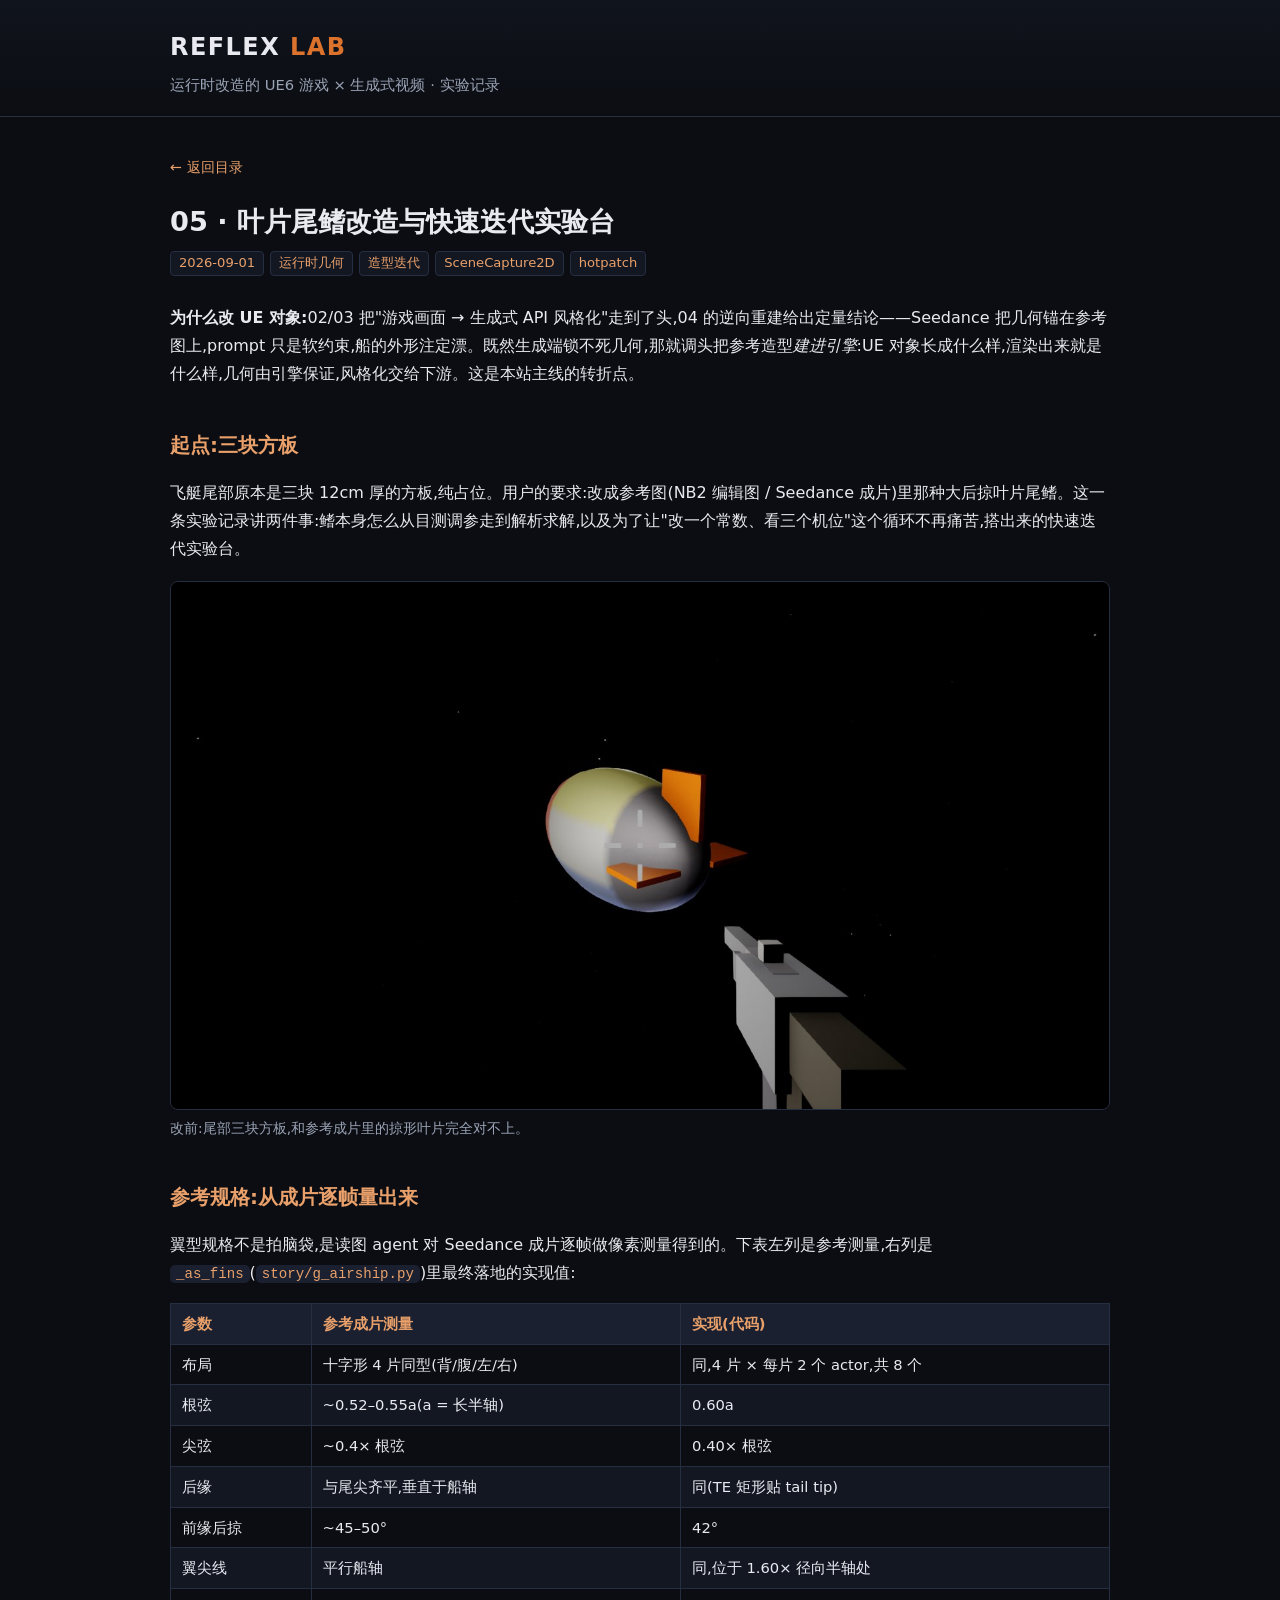
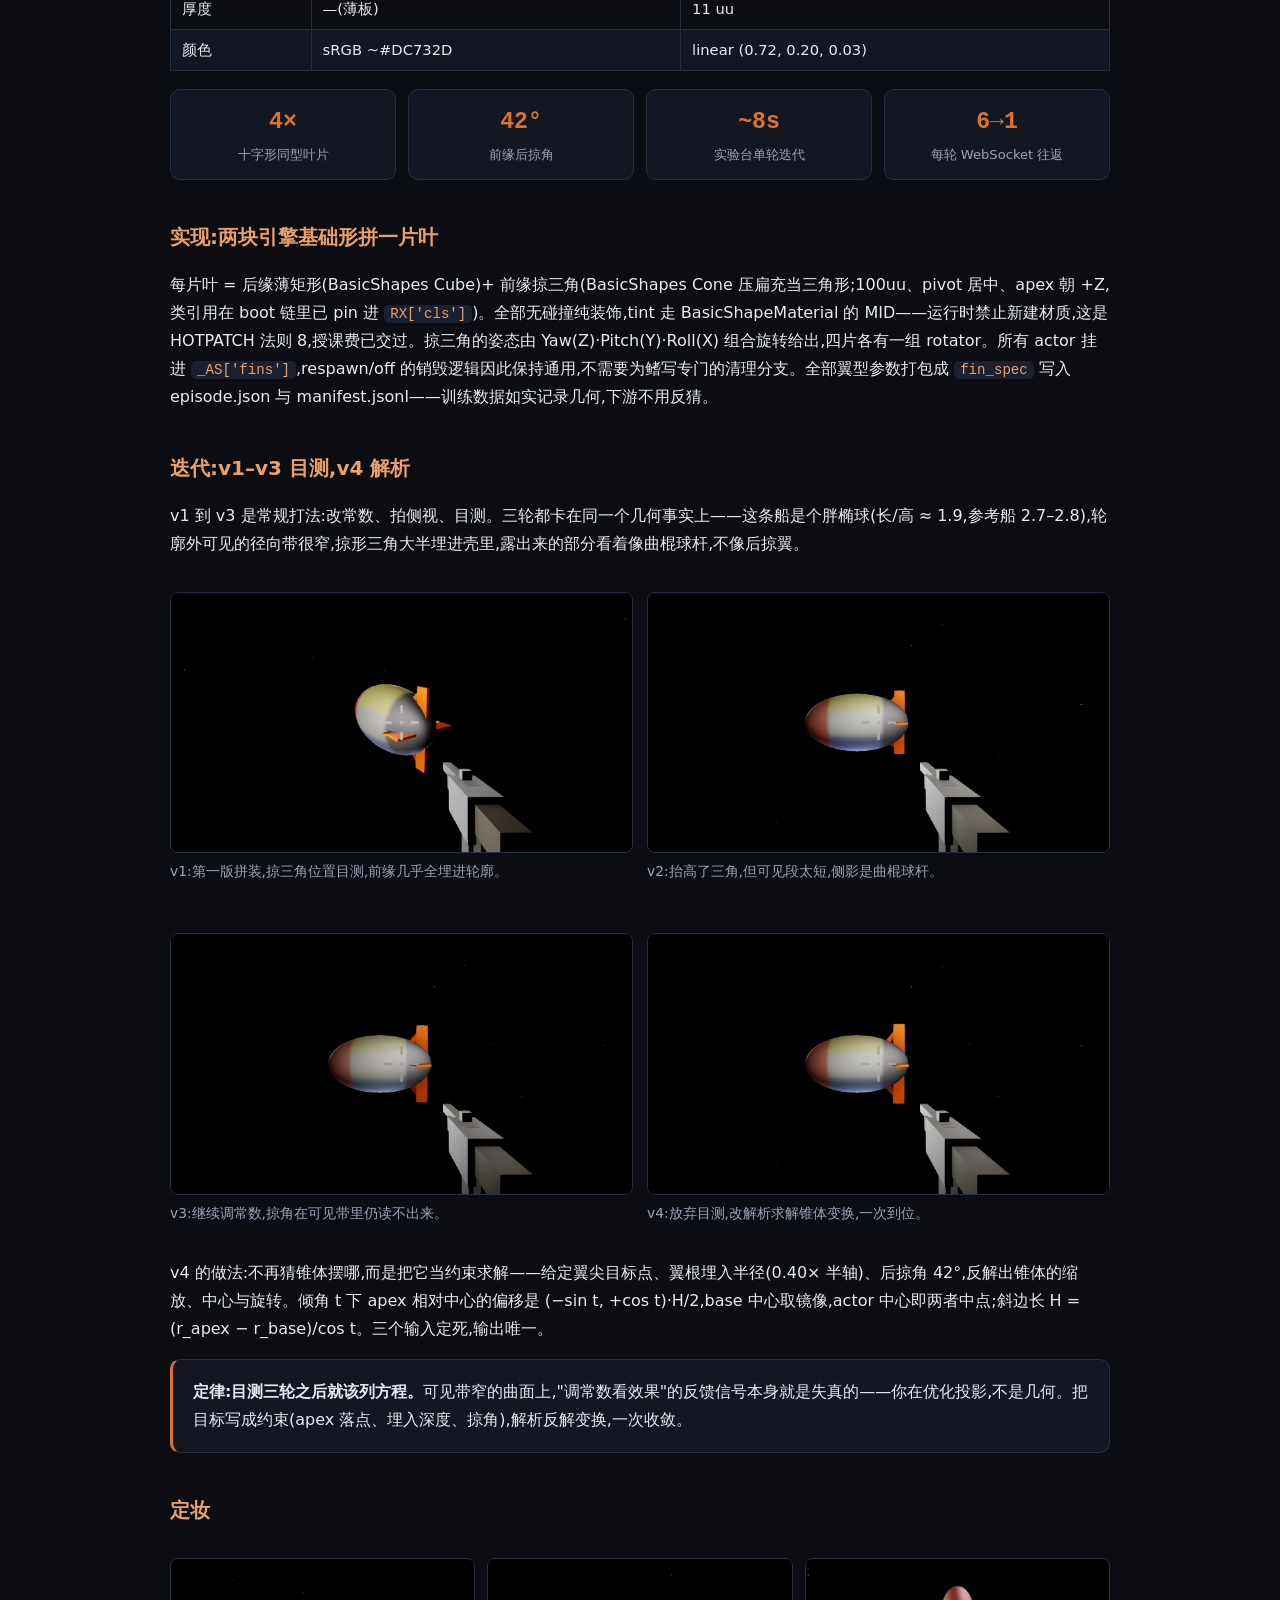
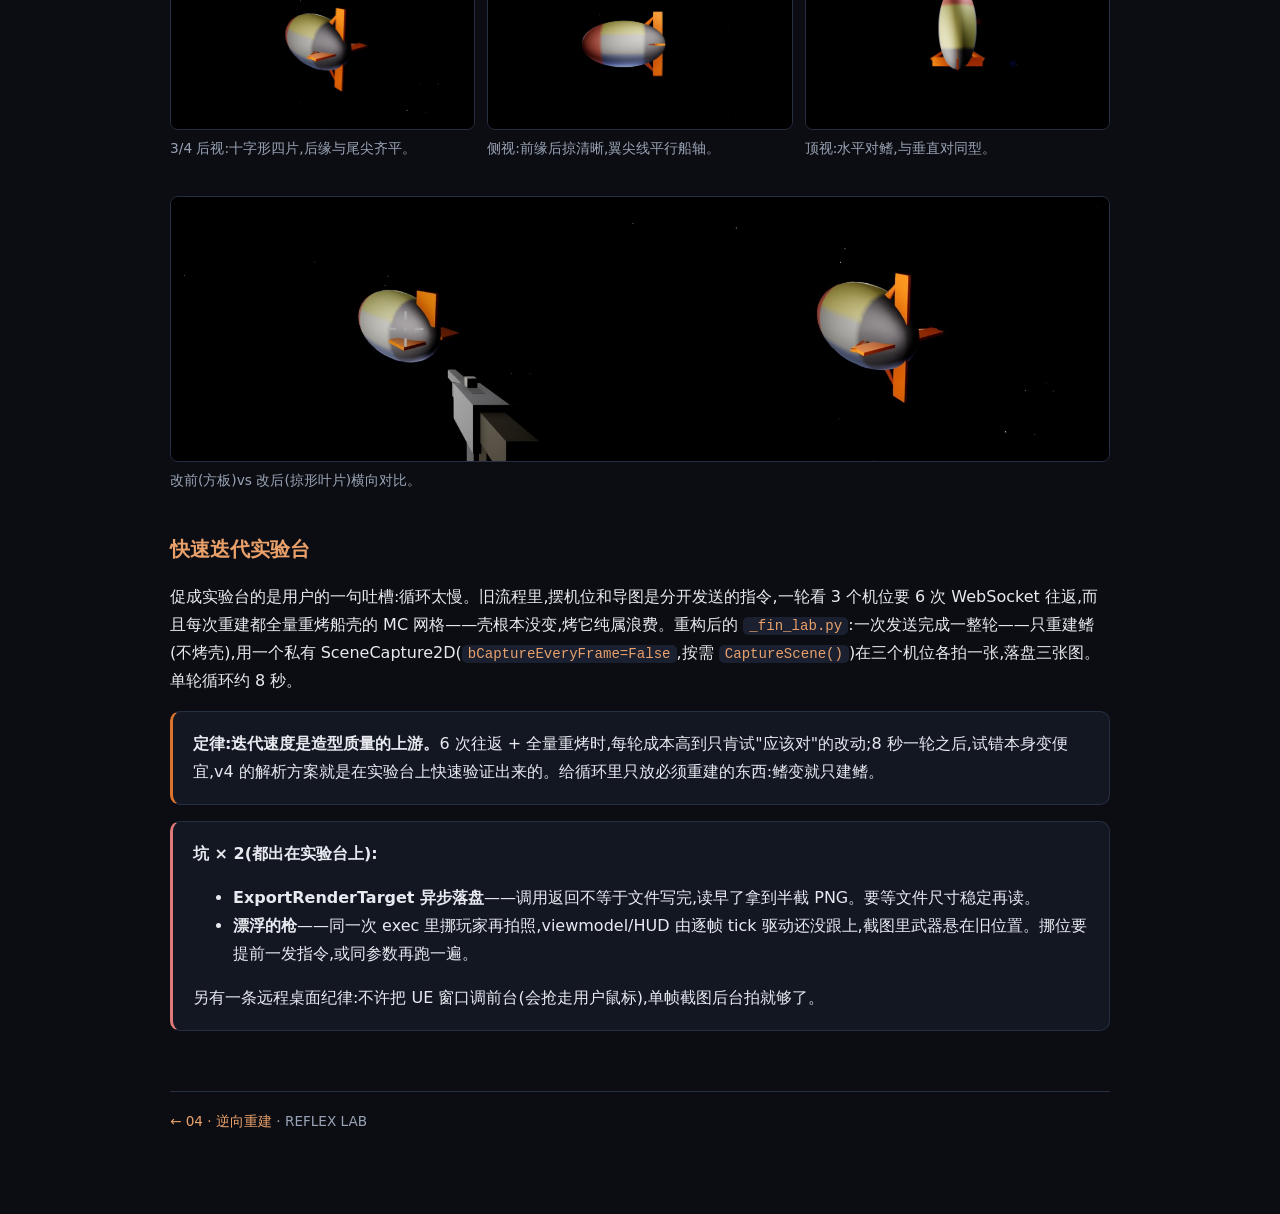
==== entries/05-blade-fins.html @ a91bf45e "Five experiment entries + narrative spine (API-vs-engine pivot) 01 episode pipeline / 02 image-edit " ====
<!DOCTYPE html>
<html lang="zh-CN">
<head>
<meta charset="utf-8">
<meta name="viewport" content="width=device-width, initial-scale=1">
<title>05 · 叶片尾鳍改造与快速迭代实验台 — REFLEX LAB</title>
<link rel="stylesheet" href="../assets/style.css">
<link rel="icon" href="data:image/svg+xml,<svg xmlns='http://www.w3.org/2000/svg' viewBox='0 0 100 100'><text y='.9em' font-size='90'>🛰️</text></svg>">
</head>
<body>
<header class="site"><div class="wrap"><h1><a href="../index.html">REFLEX <span class="orange">LAB</span></a></h1><p class="sub">运行时改造的 UE6 游戏 × 生成式视频 · 实验记录</p></div></header>
<div class="wrap">
<a class="nav-back" href="../index.html">← 返回目录</a>
<h1 class="title">05 · 叶片尾鳍改造与快速迭代实验台</h1>
<p class="meta"><span class="tag">2026-09-01</span><span class="tag">运行时几何</span><span class="tag">造型迭代</span><span class="tag">SceneCapture2D</span><span class="tag">hotpatch</span></p>

<p><strong>为什么改 UE 对象:</strong>02/03 把"游戏画面 → 生成式 API 风格化"走到了头,04 的逆向重建给出定量结论——Seedance 把几何锚在参考图上,prompt 只是软约束,船的外形注定漂。既然生成端锁不死几何,那就调头把参考造型<em>建进引擎</em>:UE 对象长成什么样,渲染出来就是什么样,几何由引擎保证,风格化交给下游。这是本站主线的转折点。</p>

<h2>起点:三块方板</h2>
<p>飞艇尾部原本是三块 12cm 厚的方板,纯占位。用户的要求:改成参考图(NB2 编辑图 / Seedance 成片)里那种大后掠叶片尾鳍。这一条实验记录讲两件事:鳍本身怎么从目测调参走到解析求解,以及为了让"改一个常数、看三个机位"这个循环不再痛苦,搭出来的快速迭代实验台。</p>
<figure><img src="../assets/fins_before.jpg" alt="改造前的方板尾鳍"><figcaption>改前:尾部三块方板,和参考成片里的掠形叶片完全对不上。</figcaption></figure>

<h2>参考规格:从成片逐帧量出来</h2>
<p>翼型规格不是拍脑袋,是读图 agent 对 Seedance 成片逐帧做像素测量得到的。下表左列是参考测量,右列是 <code>_as_fins</code>(<code>story/g_airship.py</code>)里最终落地的实现值:</p>
<table>
<thead><tr><th>参数</th><th>参考成片测量</th><th>实现(代码)</th></tr></thead>
<tbody>
<tr><td>布局</td><td>十字形 4 片同型(背/腹/左/右)</td><td>同,4 片 × 每片 2 个 actor,共 8 个</td></tr>
<tr><td>根弦</td><td>~0.52–0.55a(a = 长半轴)</td><td>0.60a</td></tr>
<tr><td>尖弦</td><td>~0.4× 根弦</td><td>0.40× 根弦</td></tr>
<tr><td>后缘</td><td>与尾尖齐平,垂直于船轴</td><td>同(TE 矩形贴 tail tip)</td></tr>
<tr><td>前缘后掠</td><td>~45–50°</td><td>42°</td></tr>
<tr><td>翼尖线</td><td>平行船轴</td><td>同,位于 1.60× 径向半轴处</td></tr>
<tr><td>厚度</td><td>—(薄板)</td><td>11 uu</td></tr>
<tr><td>颜色</td><td>sRGB ~#DC732D</td><td>linear (0.72, 0.20, 0.03)</td></tr>
</tbody>
</table>

<div class="kpi">
<div class="box"><div class="v">4×</div><div class="k">十字形同型叶片</div></div>
<div class="box"><div class="v">42°</div><div class="k">前缘后掠角</div></div>
<div class="box"><div class="v">~8s</div><div class="k">实验台单轮迭代</div></div>
<div class="box"><div class="v">6→1</div><div class="k">每轮 WebSocket 往返</div></div>
</div>

<h2>实现:两块引擎基础形拼一片叶</h2>
<p>每片叶 = 后缘薄矩形(BasicShapes Cube)+ 前缘掠三角(BasicShapes Cone 压扁充当三角形;100uu、pivot 居中、apex 朝 +Z,类引用在 boot 链里已 pin 进 <code>RX['cls']</code>)。全部无碰撞纯装饰,tint 走 BasicShapeMaterial 的 MID——运行时禁止新建材质,这是 HOTPATCH 法则 8,授课费已交过。掠三角的姿态由 Yaw(Z)·Pitch(Y)·Roll(X) 组合旋转给出,四片各有一组 rotator。所有 actor 挂进 <code>_AS['fins']</code>,respawn/off 的销毁逻辑因此保持通用,不需要为鳍写专门的清理分支。全部翼型参数打包成 <code>fin_spec</code> 写入 episode.json 与 manifest.jsonl——训练数据如实记录几何,下游不用反猜。</p>

<h2>迭代:v1–v3 目测,v4 解析</h2>
<p>v1 到 v3 是常规打法:改常数、拍侧视、目测。三轮都卡在同一个几何事实上——这条船是个胖椭球(长/高 ≈ 1.9,参考船 2.7–2.8),轮廓外可见的径向带很窄,掠形三角大半埋进壳里,露出来的部分看着像曲棍球杆,不像后掠翼。</p>
<div class="grid2">
<figure><img src="../assets/fins_v1.jpg" alt="v1"><figcaption>v1:第一版拼装,掠三角位置目测,前缘几乎全埋进轮廓。</figcaption></figure>
<figure><img src="../assets/fins_v2_side.jpg" alt="v2 侧视"><figcaption>v2:抬高了三角,但可见段太短,侧影是曲棍球杆。</figcaption></figure>
<figure><img src="../assets/fins_v3_side.jpg" alt="v3 侧视"><figcaption>v3:继续调常数,掠角在可见带里仍读不出来。</figcaption></figure>
<figure><img src="../assets/fins_v4_side.jpg" alt="v4 侧视"><figcaption>v4:放弃目测,改解析求解锥体变换,一次到位。</figcaption></figure>
</div>
<p>v4 的做法:不再猜锥体摆哪,而是把它当约束求解——给定翼尖目标点、翼根埋入半径(0.40× 半轴)、后掠角 42°,反解出锥体的缩放、中心与旋转。倾角 t 下 apex 相对中心的偏移是 (−sin t, +cos t)·H/2,base 中心取镜像,actor 中心即两者中点;斜边长 H = (r_apex − r_base)/cos t。三个输入定死,输出唯一。</p>

<div class="card law"><strong>定律:目测三轮之后就该列方程。</strong>可见带窄的曲面上,"调常数看效果"的反馈信号本身就是失真的——你在优化投影,不是几何。把目标写成约束(apex 落点、埋入深度、掠角),解析反解变换,一次收敛。</div>

<h2>定妆</h2>
<div class="grid3">
<figure><img src="../assets/fins_final_34rear.jpg" alt="定妆 3/4 后视"><figcaption>3/4 后视:十字形四片,后缘与尾尖齐平。</figcaption></figure>
<figure><img src="../assets/fins_final_side.jpg" alt="定妆侧视"><figcaption>侧视:前缘后掠清晰,翼尖线平行船轴。</figcaption></figure>
<figure><img src="../assets/fins_final_top.jpg" alt="定妆顶视"><figcaption>顶视:水平对鳍,与垂直对同型。</figcaption></figure>
</div>
<figure><img src="../assets/fins_before_after.jpg" alt="改造前后对比"><figcaption>改前(方板)vs 改后(掠形叶片)横向对比。</figcaption></figure>

<h2>快速迭代实验台</h2>
<p>促成实验台的是用户的一句吐槽:循环太慢。旧流程里,摆机位和导图是分开发送的指令,一轮看 3 个机位要 6 次 WebSocket 往返,而且每次重建都全量重烤船壳的 MC 网格——壳根本没变,烤它纯属浪费。重构后的 <code>_fin_lab.py</code>:一次发送完成一整轮——只重建鳍(不烤壳),用一个私有 SceneCapture2D(<code>bCaptureEveryFrame=False</code>,按需 <code>CaptureScene()</code>)在三个机位各拍一张,落盘三张图。单轮循环约 8 秒。</p>

<div class="card law"><strong>定律:迭代速度是造型质量的上游。</strong>6 次往返 + 全量重烤时,每轮成本高到只肯试"应该对"的改动;8 秒一轮之后,试错本身变便宜,v4 的解析方案就是在实验台上快速验证出来的。给循环里只放必须重建的东西:鳍变就只建鳍。</div>

<div class="card warn"><strong>坑 × 2(都出在实验台上):</strong>
<ul>
<li><strong>ExportRenderTarget 异步落盘</strong>——调用返回不等于文件写完,读早了拿到半截 PNG。要等文件尺寸稳定再读。</li>
<li><strong>漂浮的枪</strong>——同一次 exec 里挪玩家再拍照,viewmodel/HUD 由逐帧 tick 驱动还没跟上,截图里武器悬在旧位置。挪位要提前一发指令,或同参数再跑一遍。</li>
</ul>
另有一条远程桌面纪律:不许把 UE 窗口调前台(会抢走用户鼠标),单帧截图后台拍就够了。</div>

<footer><a href="04-inverse-recon.html">← 04 · 逆向重建</a> · REFLEX LAB</footer>
</div>
</body>
</html>
---- assets/style.css ----
/* REFLEX LAB — experiment log, dark space theme */
:root {
  --bg: #0b0d12;
  --panel: #131722;
  --panel2: #1a2030;
  --ink: #e8eaf0;
  --dim: #9aa3b5;
  --accent: #dc732d;
  --accent2: #e9a06a;
  --line: #262e42;
  --good: #7dc98f;
  --bad: #e07a7a;
}
* { box-sizing: border-box; }
body {
  margin: 0;
  background: var(--bg);
  color: var(--ink);
  font-family: "Segoe UI", "PingFang SC", "Microsoft YaHei", system-ui, sans-serif;
  line-height: 1.75;
}
a { color: var(--accent2); text-decoration: none; }
a:hover { color: var(--accent); }
.wrap { max-width: 980px; margin: 0 auto; padding: 0 20px 80px; }
header.site {
  border-bottom: 1px solid var(--line);
  background: linear-gradient(180deg, #10141d, var(--bg));
  margin-bottom: 36px;
}
header.site .wrap { padding: 26px 20px 18px; }
header.site h1 { margin: 0; font-size: 1.5rem; letter-spacing: 0.06em; }
header.site h1 a { color: var(--ink); }
header.site h1 .orange { color: var(--accent); }
header.site p.sub { margin: 4px 0 0; color: var(--dim); font-size: 0.92rem; }
h1.title { font-size: 1.7rem; margin: 0 0 4px; }
p.meta { color: var(--dim); font-size: 0.9rem; margin: 0 0 28px; }
p.meta .tag {
  display: inline-block; border: 1px solid var(--line); border-radius: 4px;
  padding: 0 8px; margin-right: 6px; background: var(--panel);
  font-size: 0.82rem; color: var(--accent2);
}
h2 { font-size: 1.25rem; margin: 40px 0 12px; color: var(--accent2); }
h3 { font-size: 1.05rem; margin: 26px 0 8px; }
figure { margin: 18px 0; }
figure img, figure video {
  width: 100%; border-radius: 8px; border: 1px solid var(--line);
  display: block; background: #000;
}
figcaption { color: var(--dim); font-size: 0.86rem; margin-top: 6px; }
.grid2 { display: grid; grid-template-columns: 1fr 1fr; gap: 14px; }
.grid3 { display: grid; grid-template-columns: 1fr 1fr 1fr; gap: 12px; }
@media (max-width: 700px) { .grid2, .grid3 { grid-template-columns: 1fr; } }
.card {
  background: var(--panel); border: 1px solid var(--line);
  border-radius: 10px; padding: 18px 20px; margin: 16px 0;
}
.card.warn { border-left: 3px solid var(--bad); }
.card.law { border-left: 3px solid var(--accent); }
.card h3 { margin-top: 0; }
table { border-collapse: collapse; width: 100%; margin: 14px 0; font-size: 0.92rem; }
th, td { border: 1px solid var(--line); padding: 7px 11px; text-align: left; }
th { background: var(--panel2); color: var(--accent2); font-weight: 600; }
tr:nth-child(even) td { background: var(--panel); }
code, pre {
  font-family: Consolas, "Cascadia Mono", monospace;
  background: var(--panel2); border-radius: 5px;
}
code { padding: 1px 6px; font-size: 0.88em; color: var(--accent2); }
pre {
  padding: 14px 16px; overflow-x: auto; border: 1px solid var(--line);
  font-size: 0.84rem; line-height: 1.55;
}
pre code { background: none; padding: 0; color: var(--ink); }
blockquote {
  margin: 14px 0; padding: 10px 18px; border-left: 3px solid var(--accent);
  background: var(--panel); color: var(--dim); border-radius: 0 8px 8px 0;
}
.entry-card {
  display: block; background: var(--panel); border: 1px solid var(--line);
  border-radius: 12px; padding: 20px 24px; margin: 18px 0;
  transition: border-color 0.15s, transform 0.15s;
}
.entry-card:hover { border-color: var(--accent); transform: translateY(-2px); }
.entry-card h2 { margin: 0 0 6px; color: var(--ink); font-size: 1.2rem; }
.entry-card .num { color: var(--accent); font-family: Consolas, monospace; margin-right: 10px; }
.entry-card p { margin: 4px 0 0; color: var(--dim); font-size: 0.93rem; }
.entry-card .date { font-size: 0.82rem; color: var(--dim); float: right; }
footer {
  margin-top: 60px; padding-top: 18px; border-top: 1px solid var(--line);
  color: var(--dim); font-size: 0.85rem;
}
.nav-back { font-size: 0.9rem; display: inline-block; margin-bottom: 18px; }
.kpi { display: grid; grid-template-columns: repeat(auto-fit, minmax(170px, 1fr)); gap: 12px; margin: 18px 0; }
.kpi .box {
  background: var(--panel); border: 1px solid var(--line); border-radius: 10px;
  padding: 12px 16px; text-align: center;
}
.kpi .box .v { font-size: 1.45rem; color: var(--accent); font-weight: 700; font-family: Consolas, monospace; }
.kpi .box .k { font-size: 0.82rem; color: var(--dim); margin-top: 2px; }
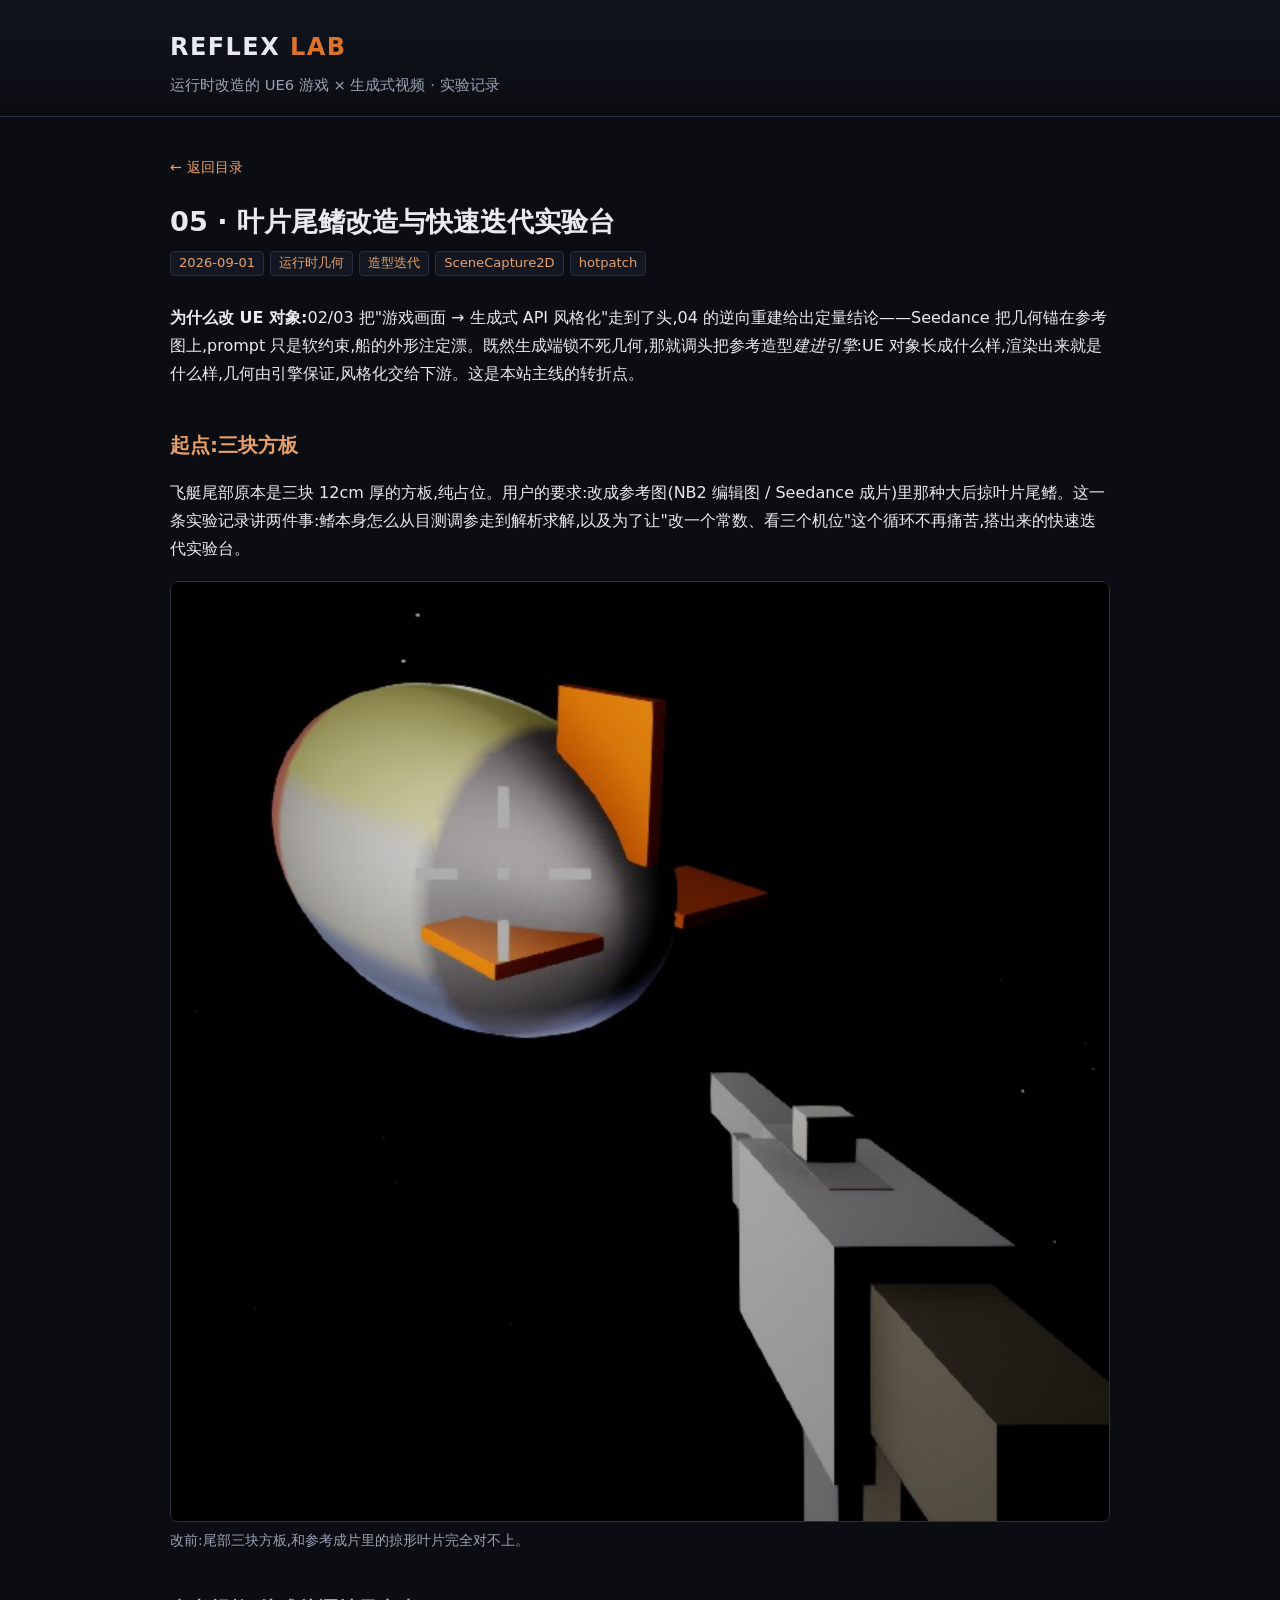
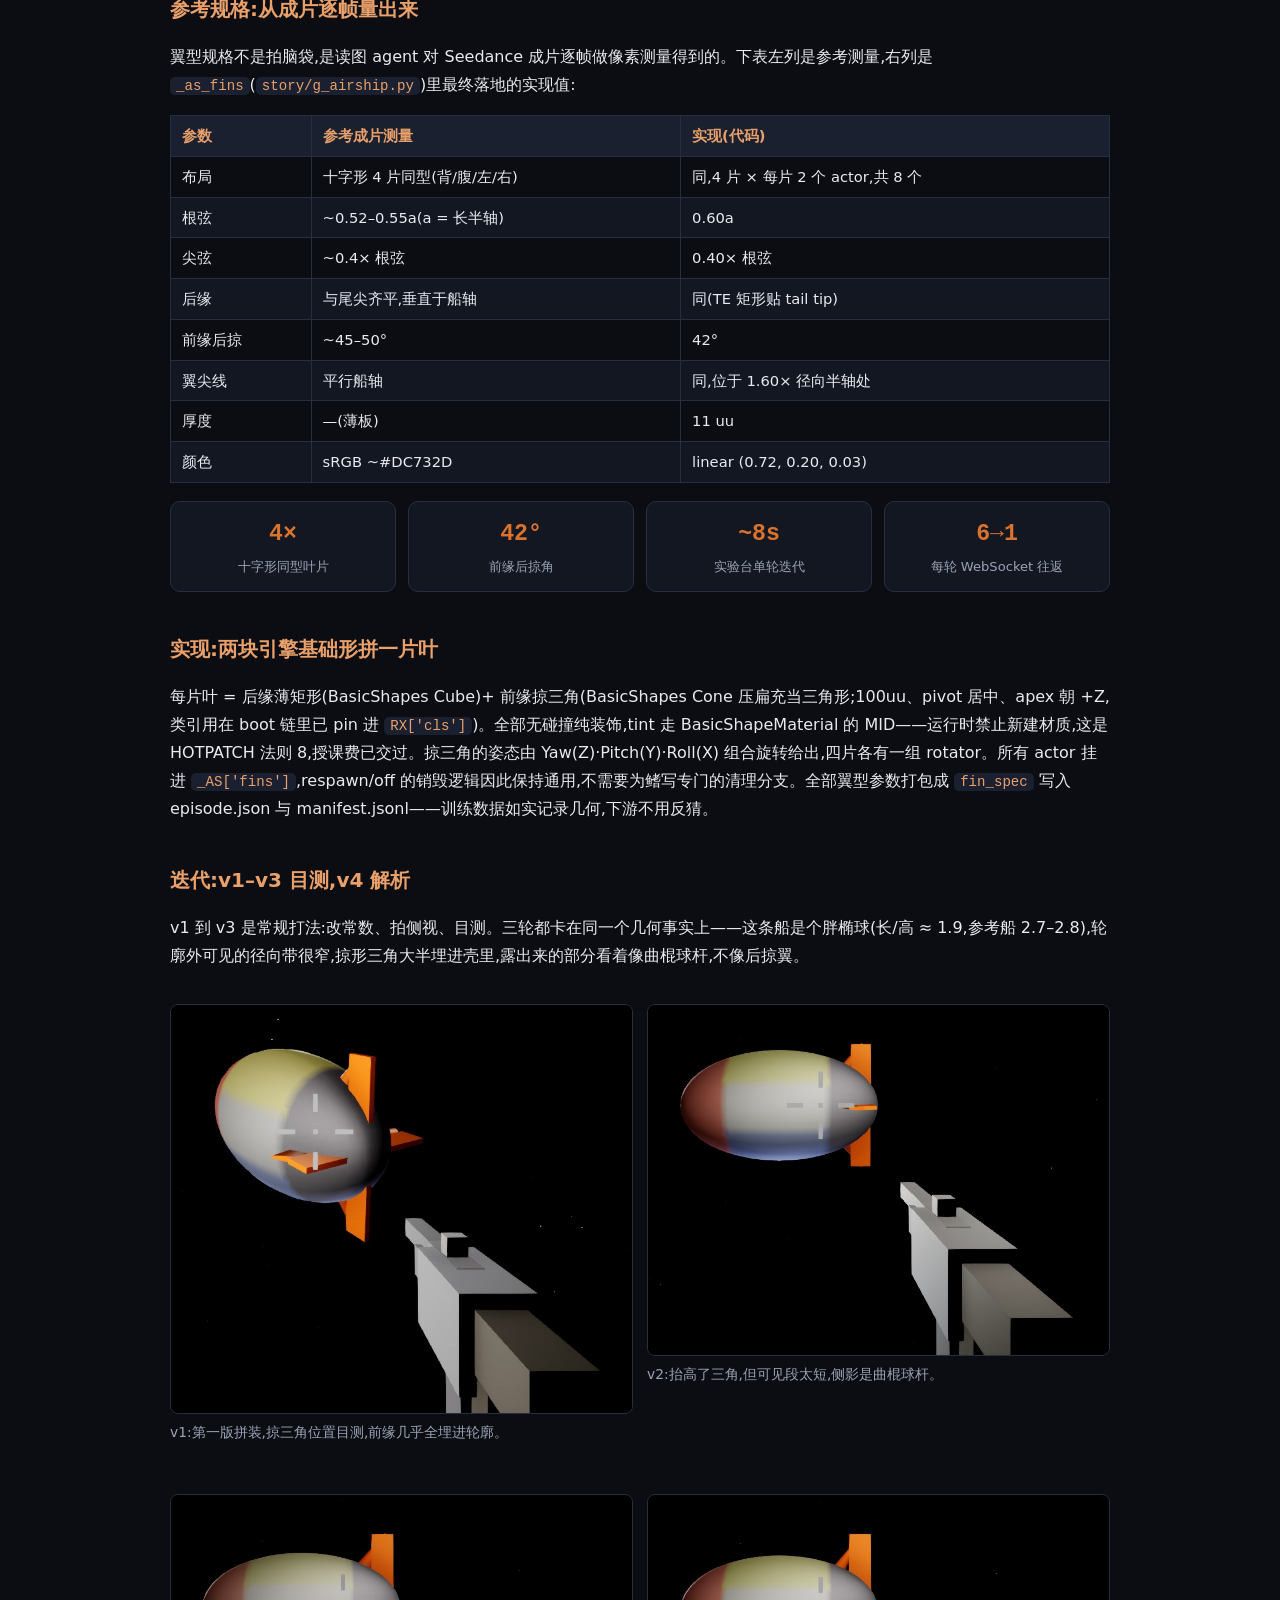
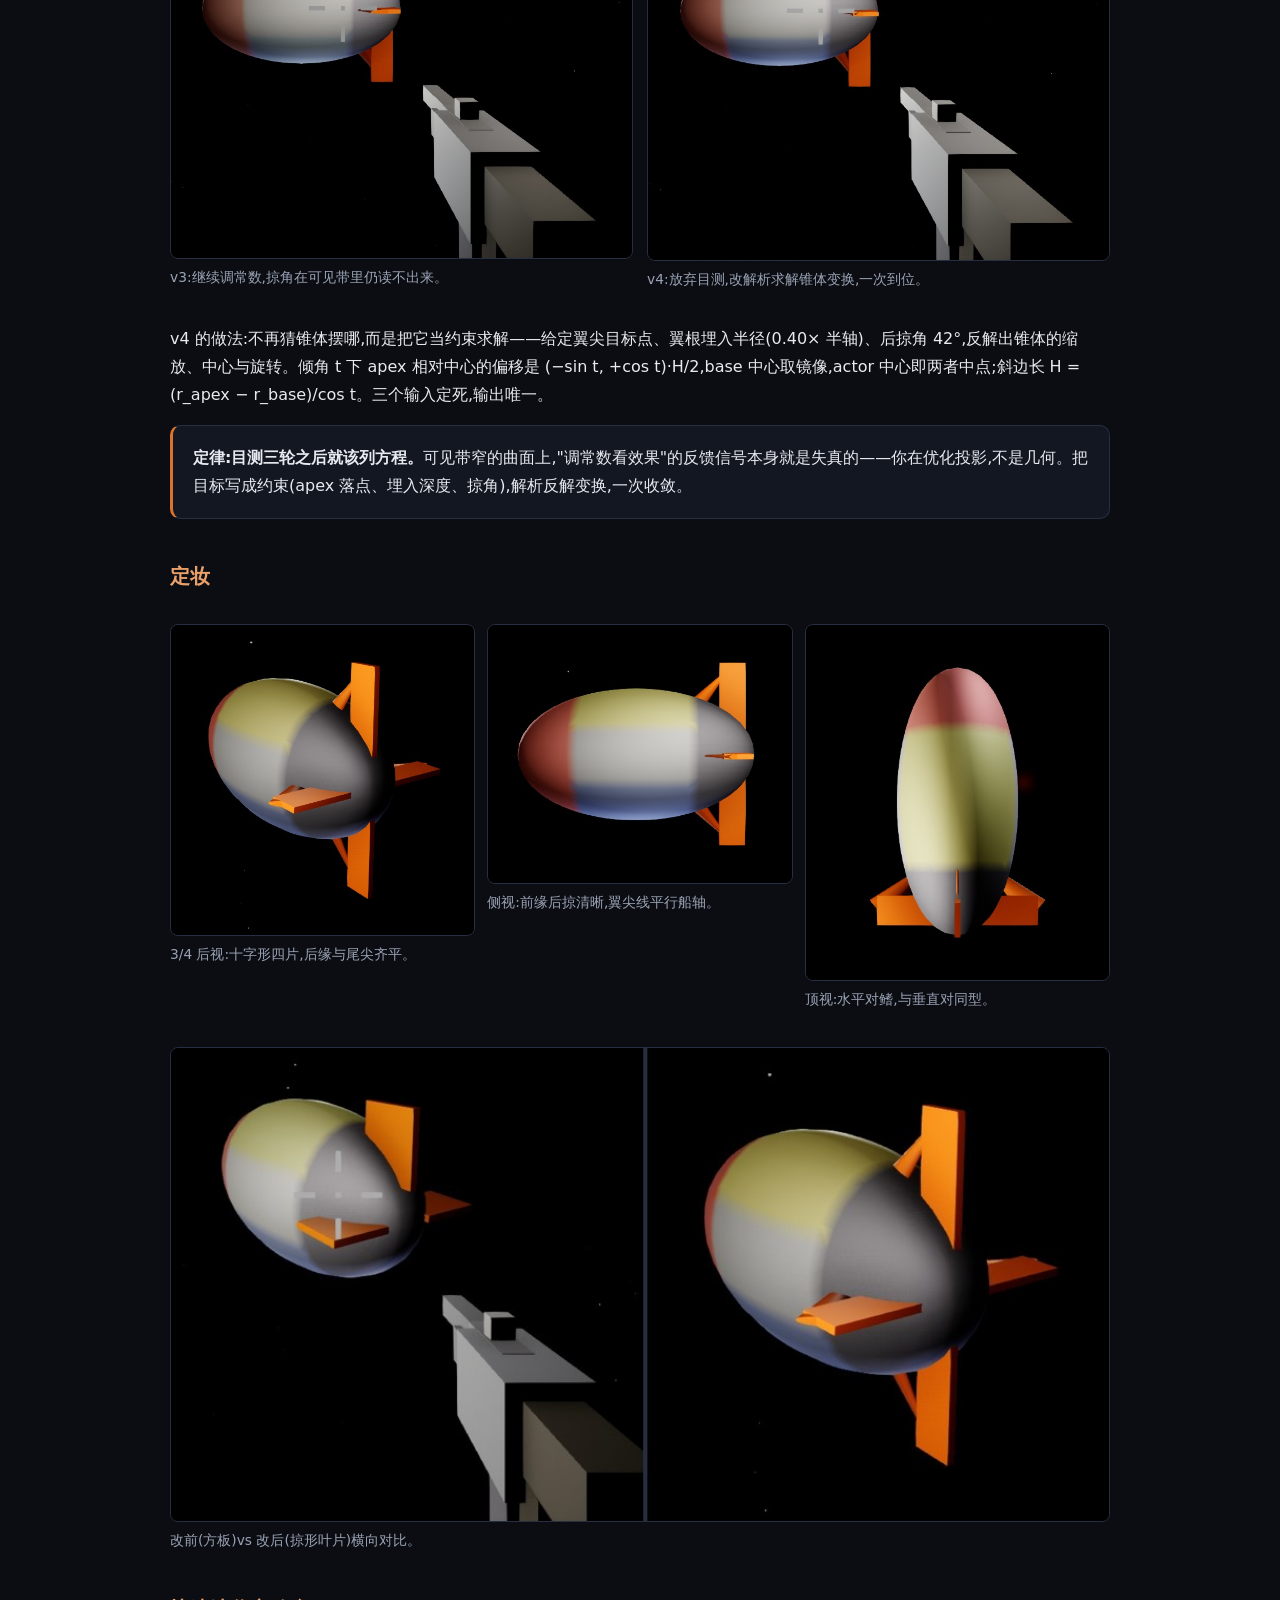
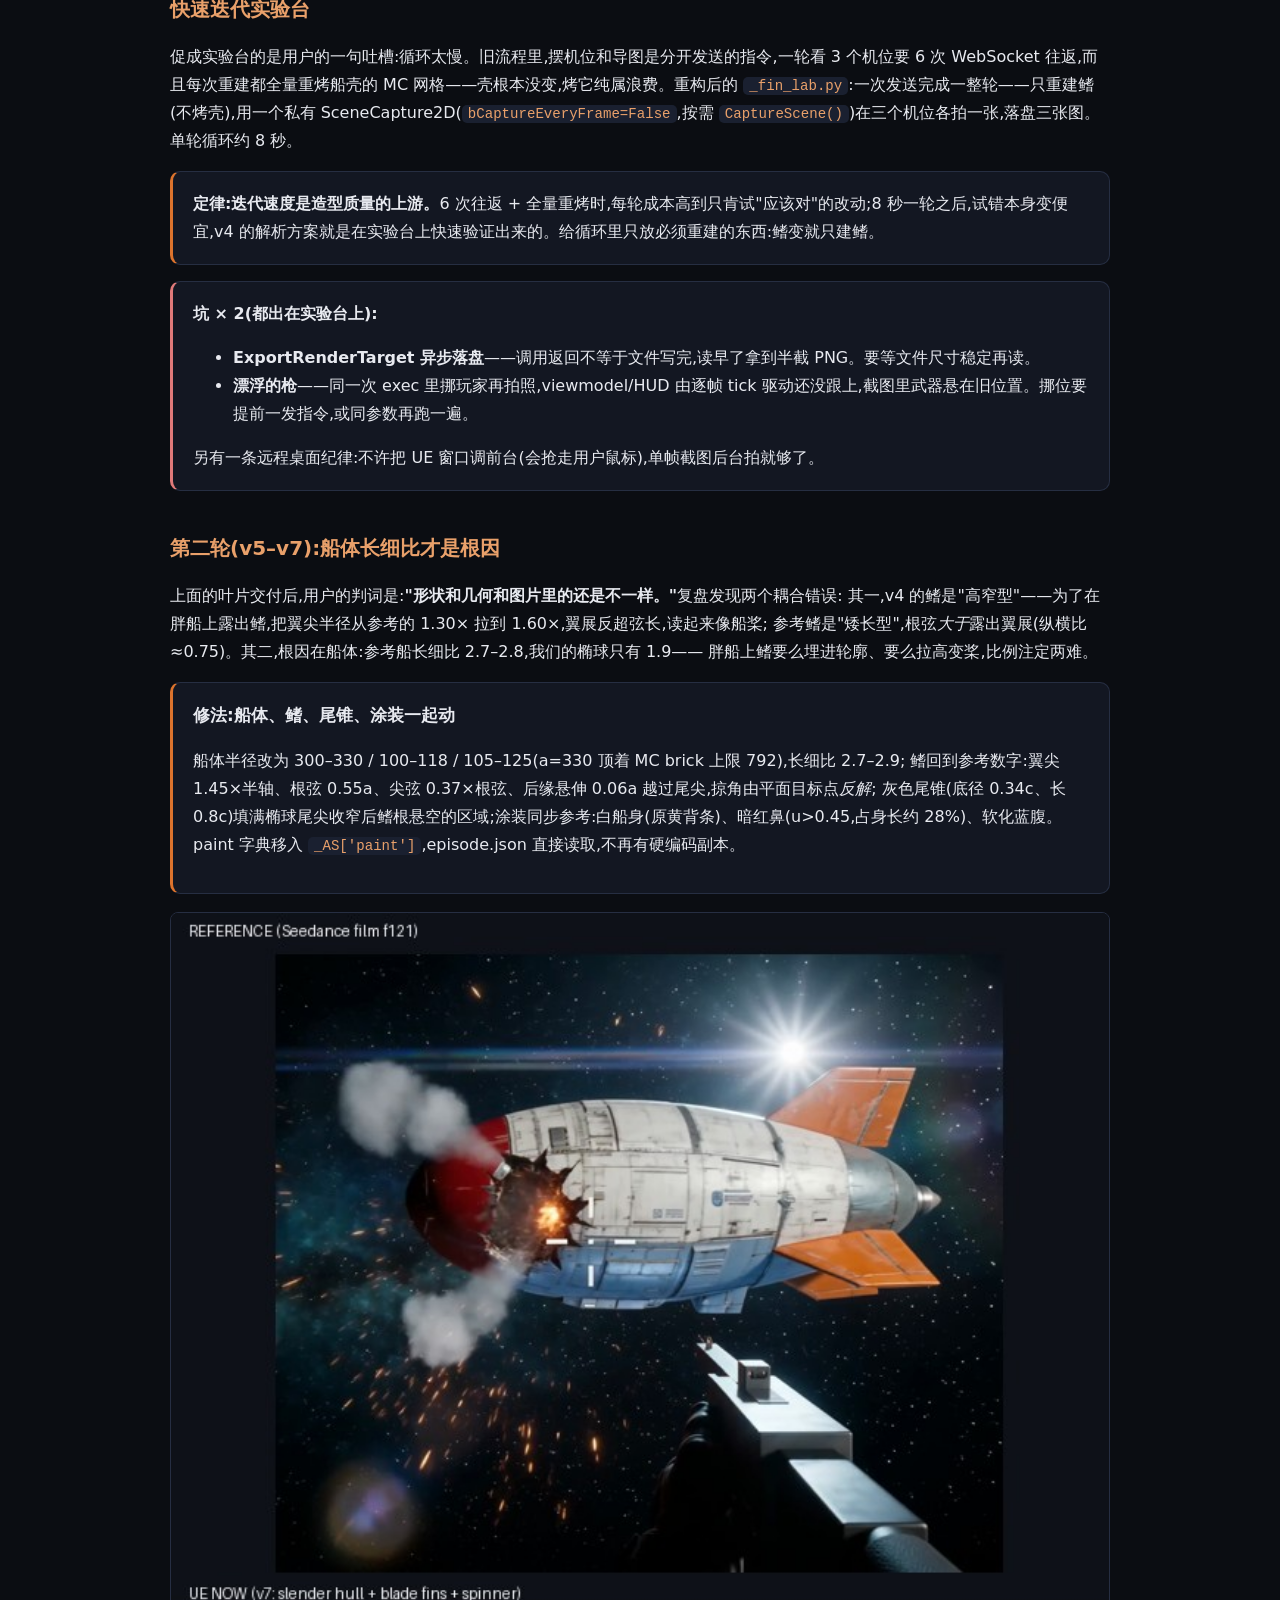
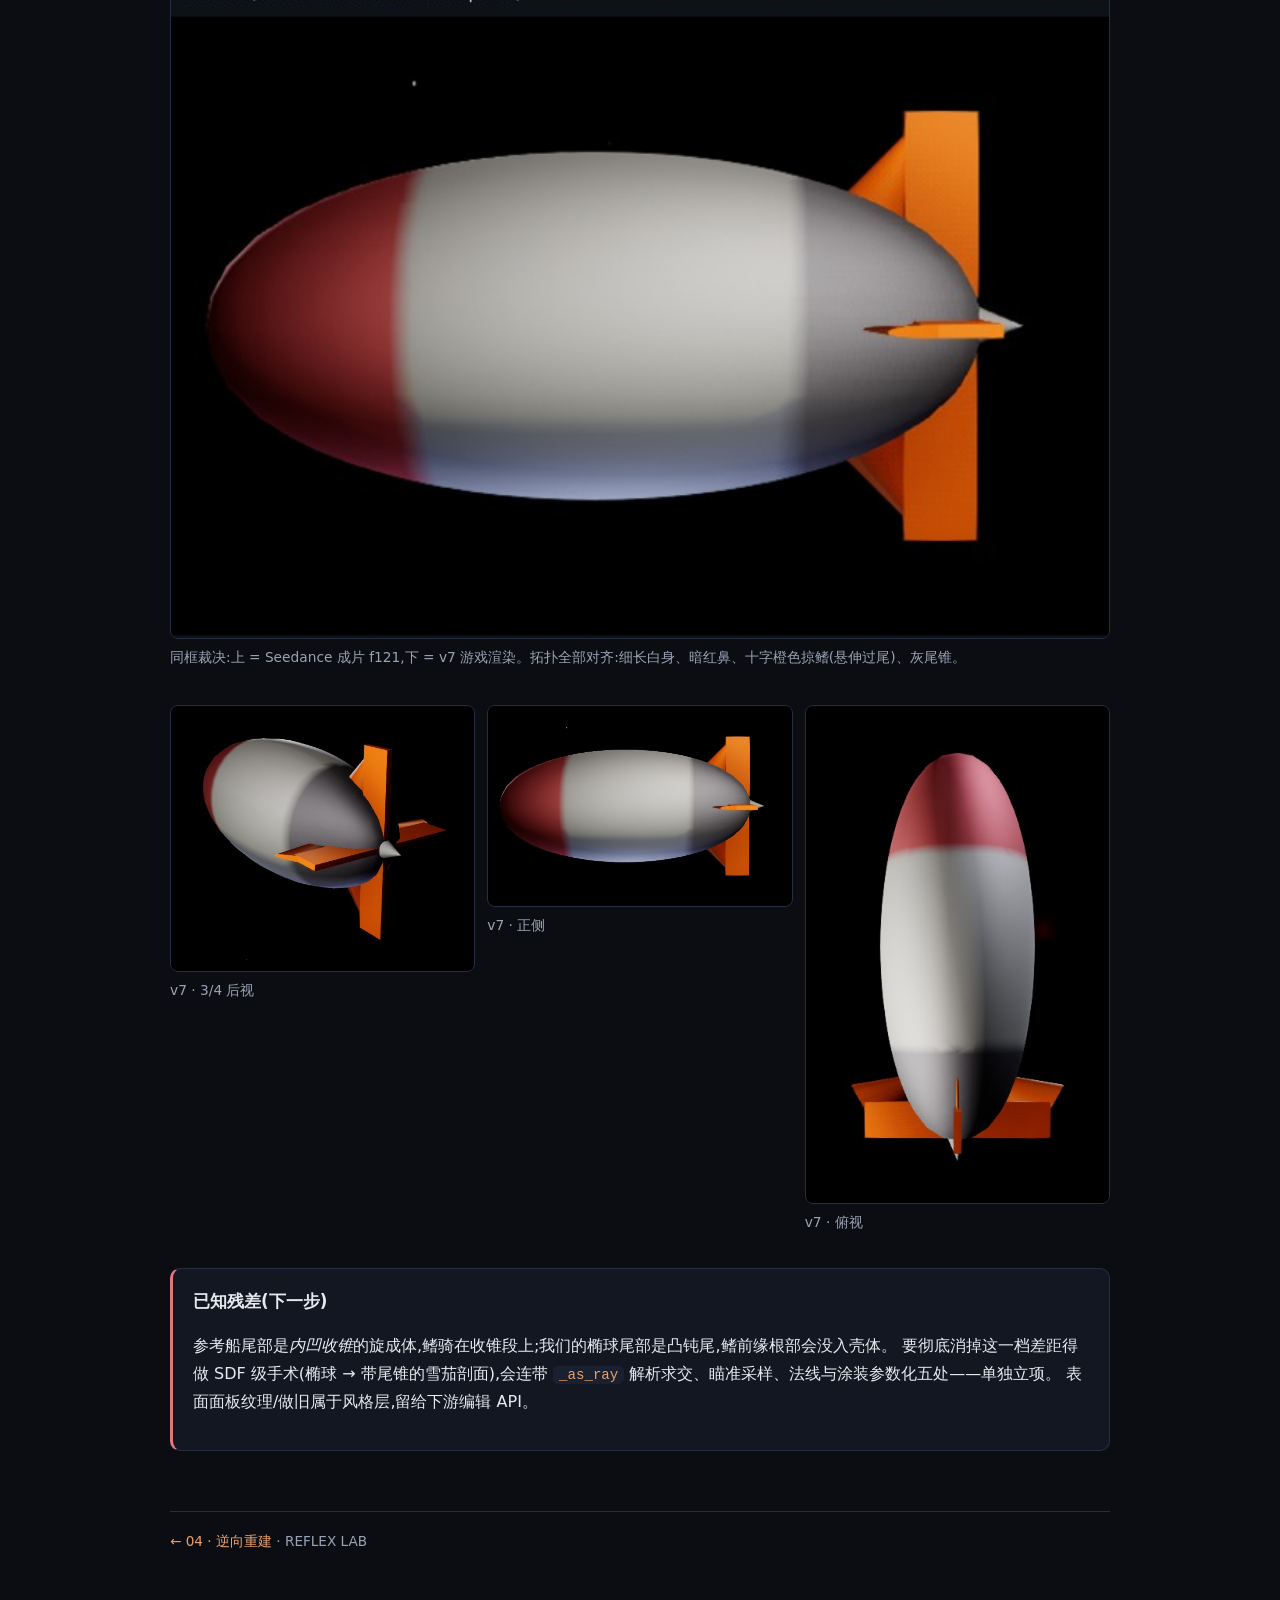
==== commit 77ac7b1c: "Entry 05 round 2: slender hull + fin re-proportioning, ref-vs-v7 verdict Co-Authored-By: Claude Fabl" ====
--- a/entries/05-blade-fins.html
+++ b/entries/05-blade-fins.html
@@ -78,6 +78,31 @@
 </ul>
 另有一条远程桌面纪律:不许把 UE 窗口调前台(会抢走用户鼠标),单帧截图后台拍就够了。</div>
 
+<h2>第二轮(v5–v7):船体长细比才是根因</h2>
+<p>上面的叶片交付后,用户的判词是:<strong>"形状和几何和图片里的还是不一样。"</strong>复盘发现两个耦合错误:
+其一,v4 的鳍是"高窄型"——为了在胖船上露出鳍,把翼尖半径从参考的 1.30× 拉到 1.60×,翼展反超弦长,读起来像船桨;
+参考鳍是"矮长型",根弦<em>大于</em>露出翼展(纵横比 ≈0.75)。其二,根因在船体:参考船长细比 2.7–2.8,我们的椭球只有 1.9——
+胖船上鳍要么埋进轮廓、要么拉高变桨,比例注定两难。</p>
+<div class="card law">
+  <h3>修法:船体、鳍、尾锥、涂装一起动</h3>
+  <p>船体半径改为 300–330 / 100–118 / 105–125(a=330 顶着 MC brick 上限 792),长细比 2.7–2.9;
+  鳍回到参考数字:翼尖 1.45×半轴、根弦 0.55a、尖弦 0.37×根弦、后缘悬伸 0.06a 越过尾尖,掠角由平面目标点<em>反解</em>;
+  灰色尾锥(底径 0.34c、长 0.8c)填满椭球尾尖收窄后鳍根悬空的区域;涂装同步参考:白船身(原黄背条)、暗红鼻(u&gt;0.45,占身长约 28%)、软化蓝腹。
+  paint 字典移入 <code>_AS['paint']</code>,episode.json 直接读取,不再有硬编码副本。</p>
+</div>
+<figure><img src="../assets/ref_vs_v7_side.jpg" alt="参考帧与 v7 同框对比"><figcaption>同框裁决:上 = Seedance 成片 f121,下 = v7 游戏渲染。拓扑全部对齐:细长白身、暗红鼻、十字橙色掠鳍(悬伸过尾)、灰尾锥。</figcaption></figure>
+<div class="grid3">
+  <figure><img src="../assets/v7_34rear.jpg" alt="v7 3/4 后视"><figcaption>v7 · 3/4 后视</figcaption></figure>
+  <figure><img src="../assets/v7_side.jpg" alt="v7 正侧"><figcaption>v7 · 正侧</figcaption></figure>
+  <figure><img src="../assets/v7_top.jpg" alt="v7 俯视"><figcaption>v7 · 俯视</figcaption></figure>
+</div>
+<div class="card warn">
+  <h3>已知残差(下一步)</h3>
+  <p>参考船尾部是<em>内凹收锥</em>的旋成体,鳍骑在收锥段上;我们的椭球尾部是凸钝尾,鳍前缘根部会没入壳体。
+  要彻底消掉这一档差距得做 SDF 级手术(椭球 → 带尾锥的雪茄剖面),会连带 <code>_as_ray</code> 解析求交、瞄准采样、法线与涂装参数化五处——单独立项。
+  表面面板纹理/做旧属于风格层,留给下游编辑 API。</p>
+</div>
+
 <footer><a href="04-inverse-recon.html">← 04 · 逆向重建</a> · REFLEX LAB</footer>
 </div>
 </body>
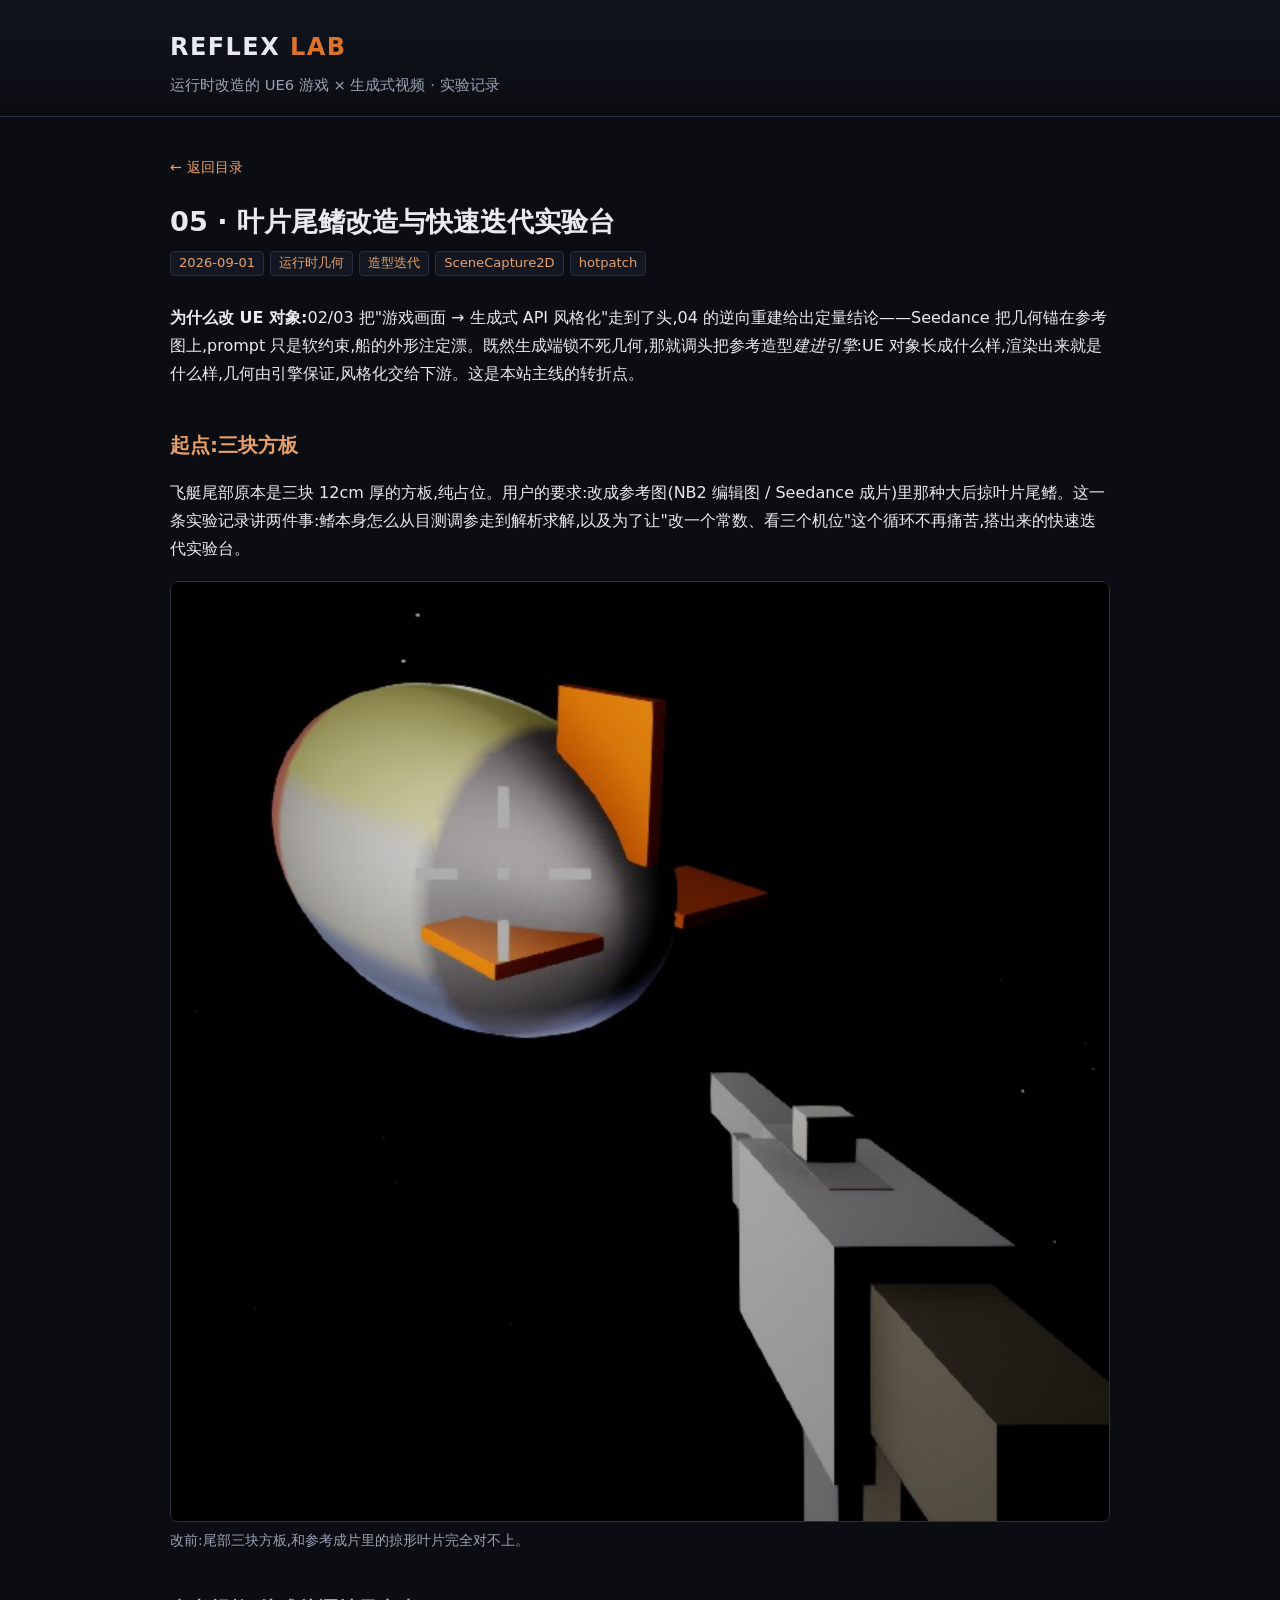
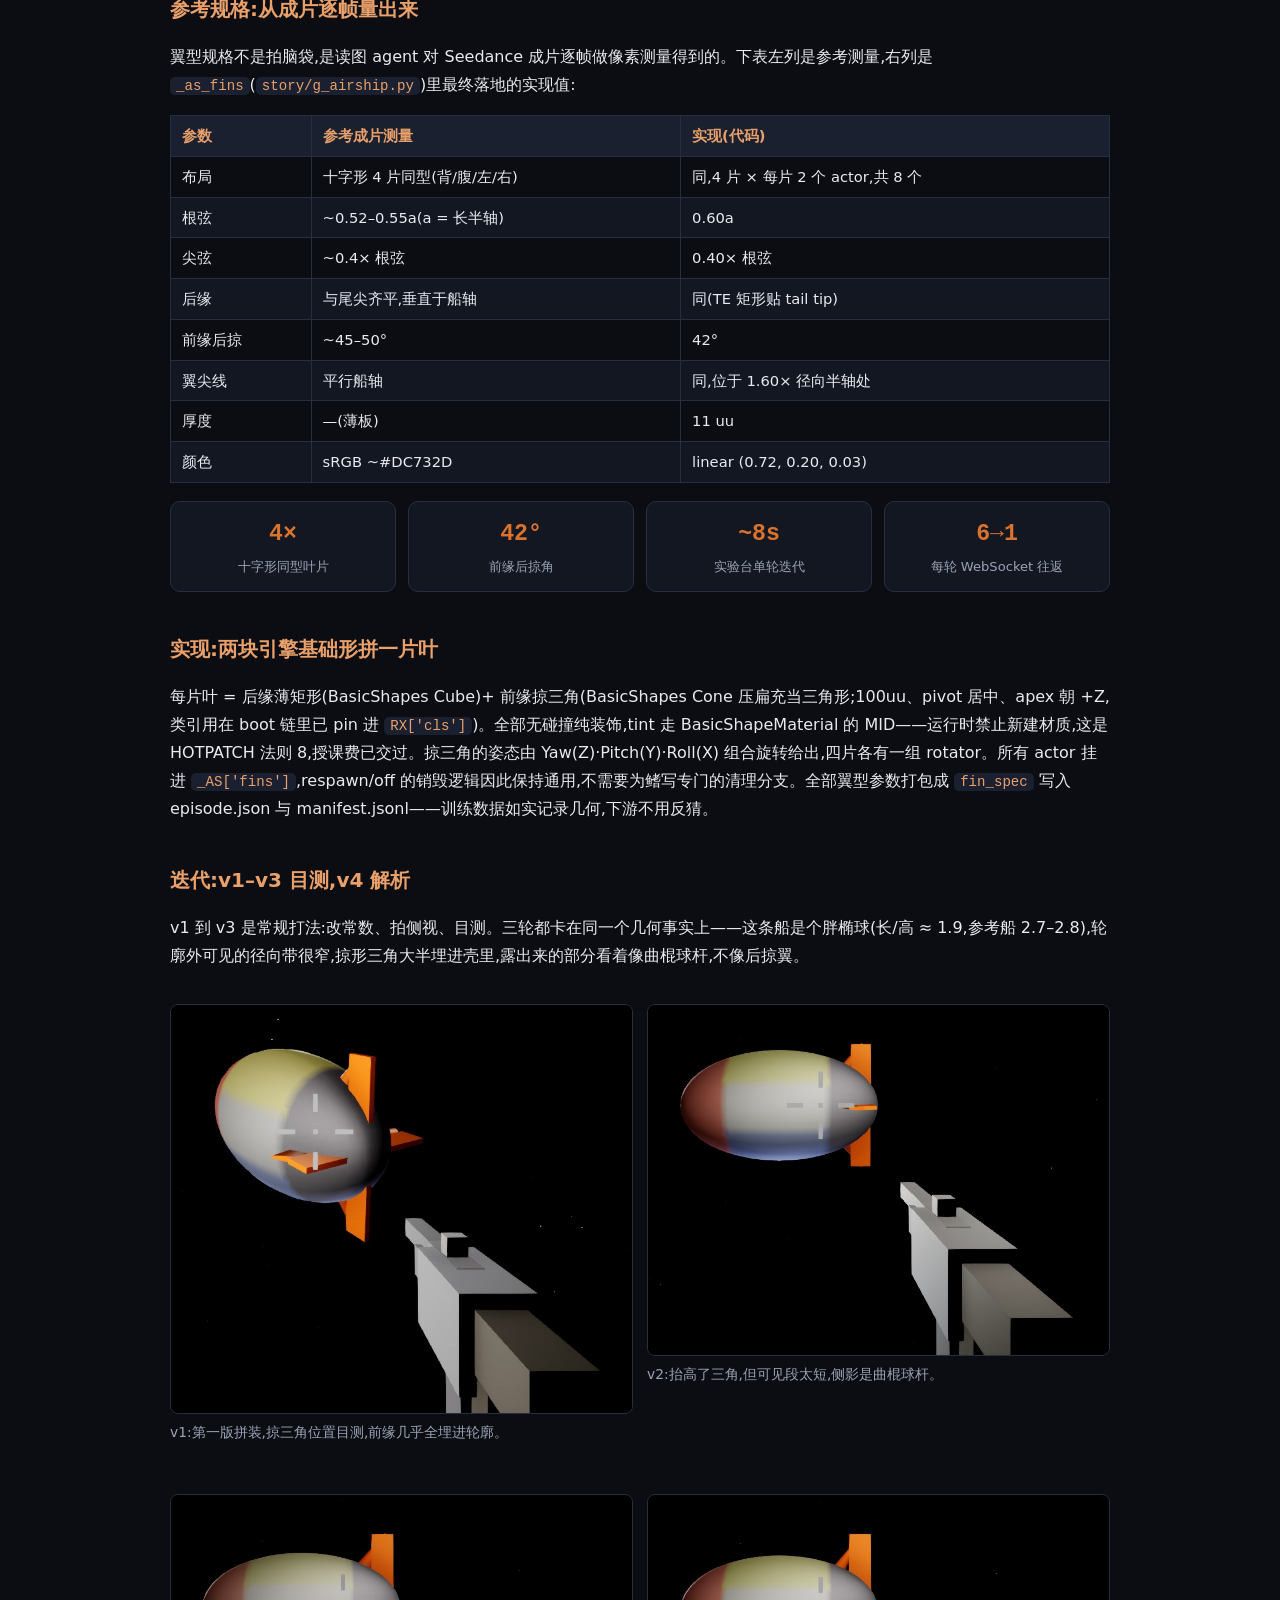
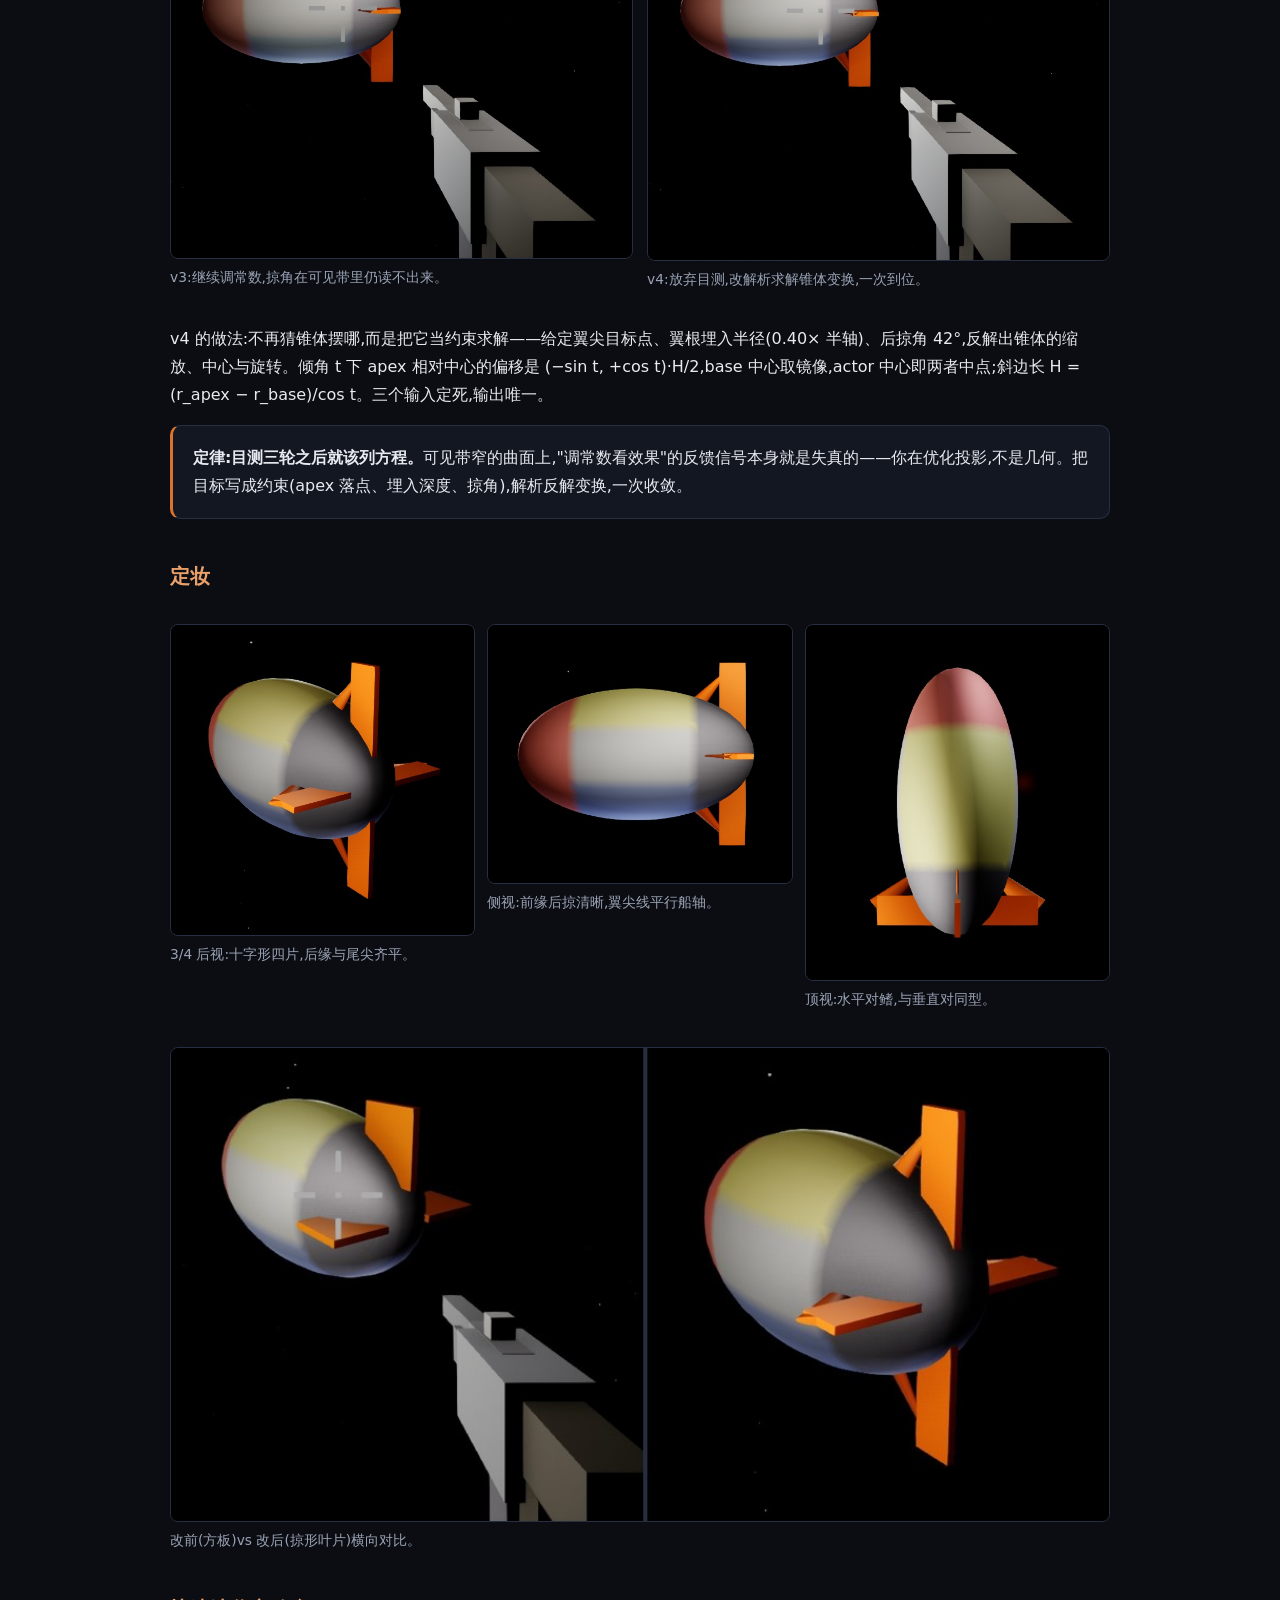
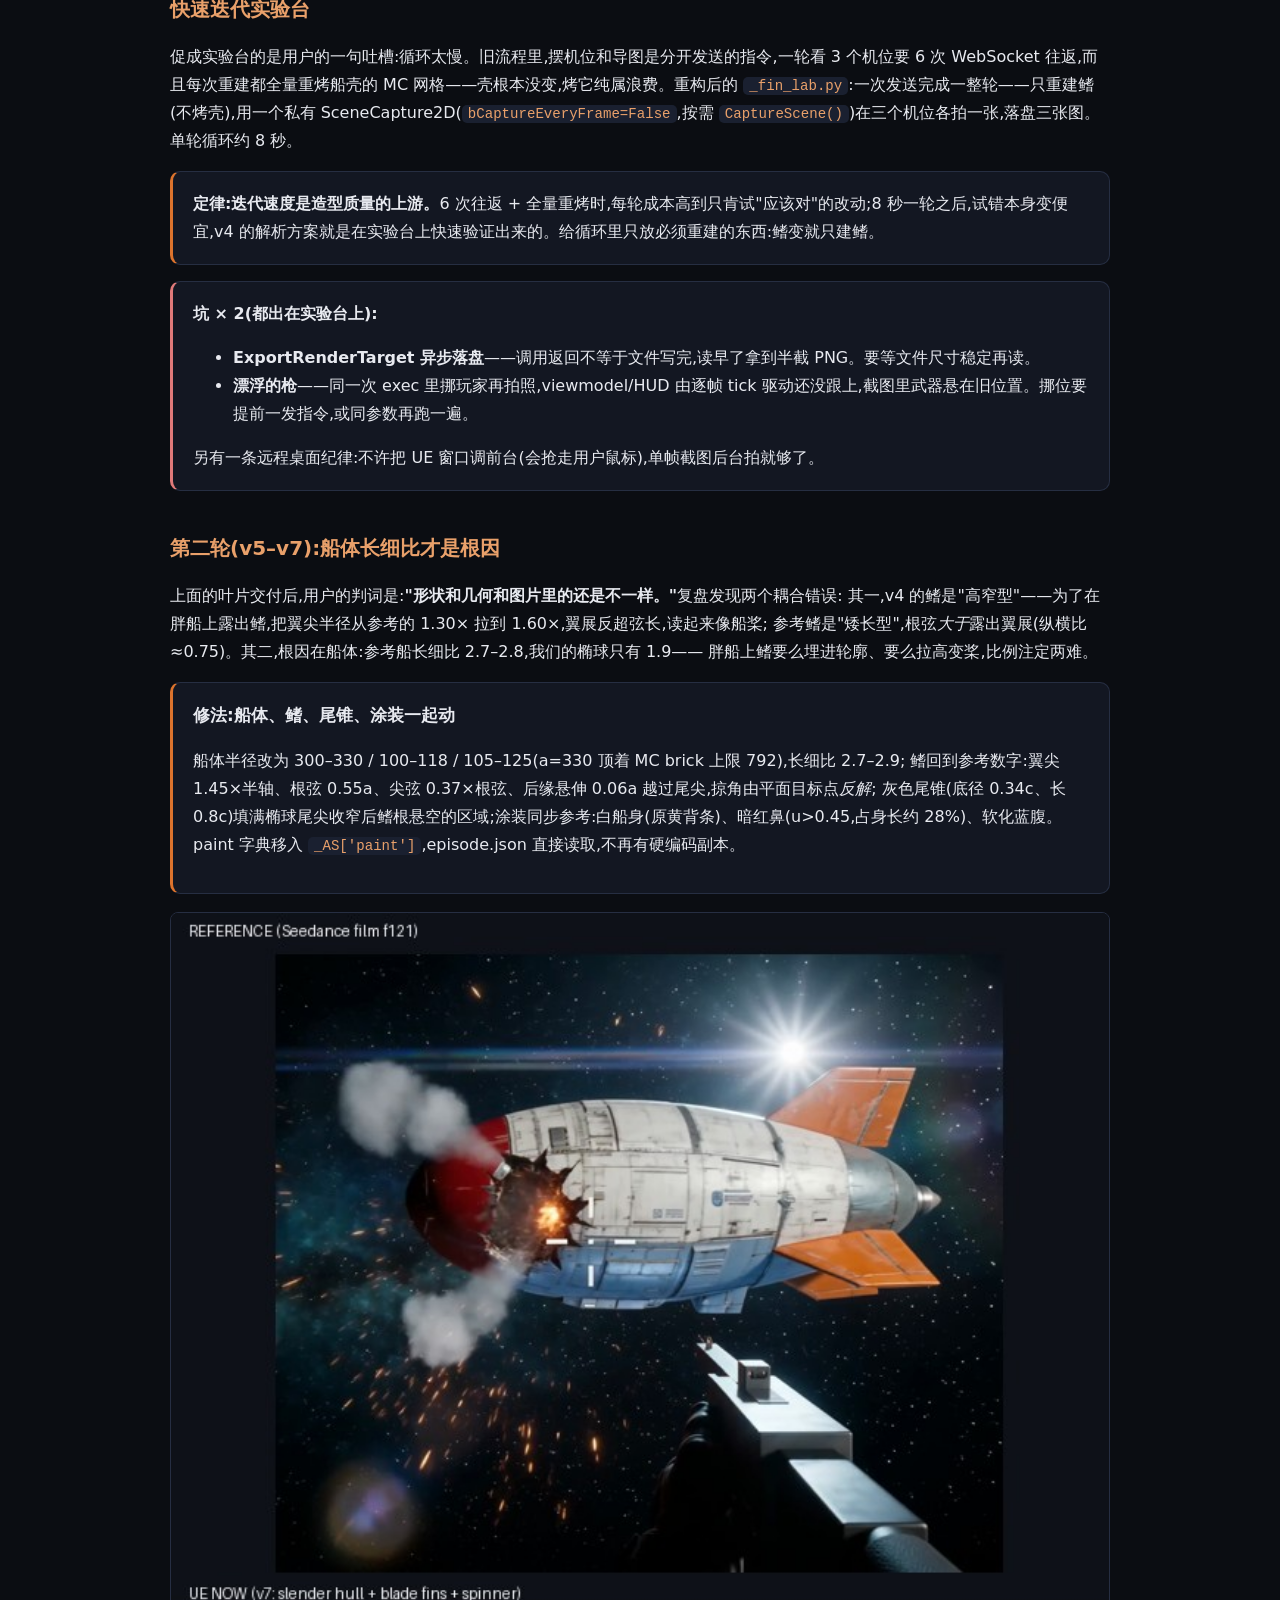
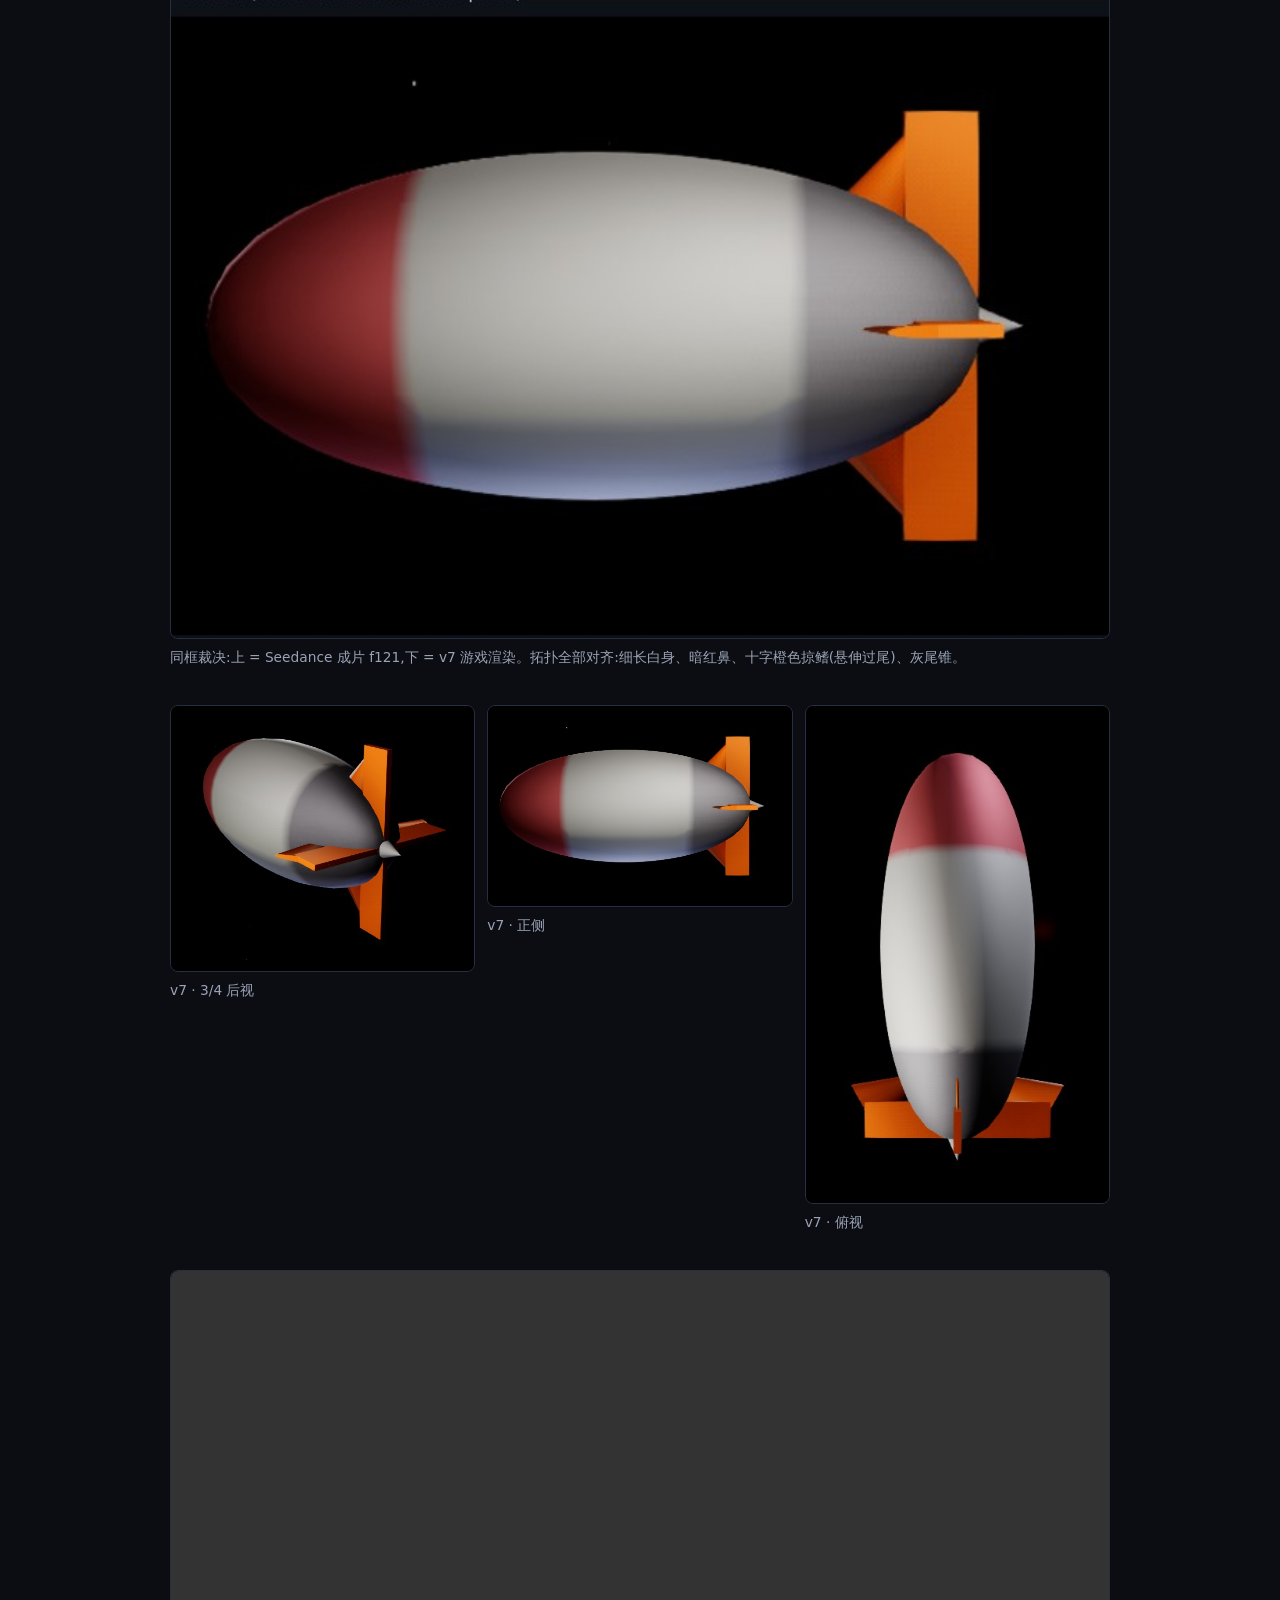
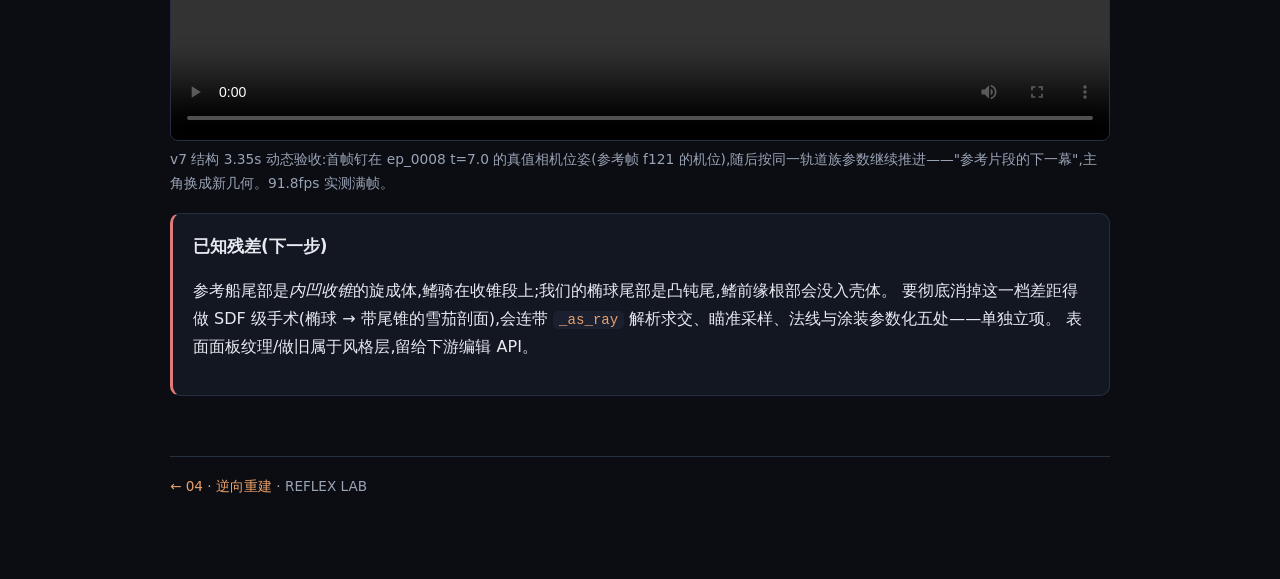
==== commit 537412e2: "Entry 05: 3.35s v7 clip from the reference viewpoint (trajectory-family continuation) Co-Authored-By" ====
--- a/entries/05-blade-fins.html
+++ b/entries/05-blade-fins.html
@@ -96,6 +96,8 @@
   <figure><img src="../assets/v7_side.jpg" alt="v7 正侧"><figcaption>v7 · 正侧</figcaption></figure>
   <figure><img src="../assets/v7_top.jpg" alt="v7 俯视"><figcaption>v7 · 俯视</figcaption></figure>
 </div>
+<figure><video controls preload="metadata" src="../assets/v7_clip.mp4"></video><figcaption>v7 结构 3.35s 动态验收:首帧钉在 ep_0008 t=7.0 的真值相机位姿(参考帧 f121 的机位),随后按同一轨道族参数继续推进——"参考片段的下一幕",主角换成新几何。91.8fps 实测满帧。</figcaption></figure>
+
 <div class="card warn">
   <h3>已知残差(下一步)</h3>
   <p>参考船尾部是<em>内凹收锥</em>的旋成体,鳍骑在收锥段上;我们的椭球尾部是凸钝尾,鳍前缘根部会没入壳体。
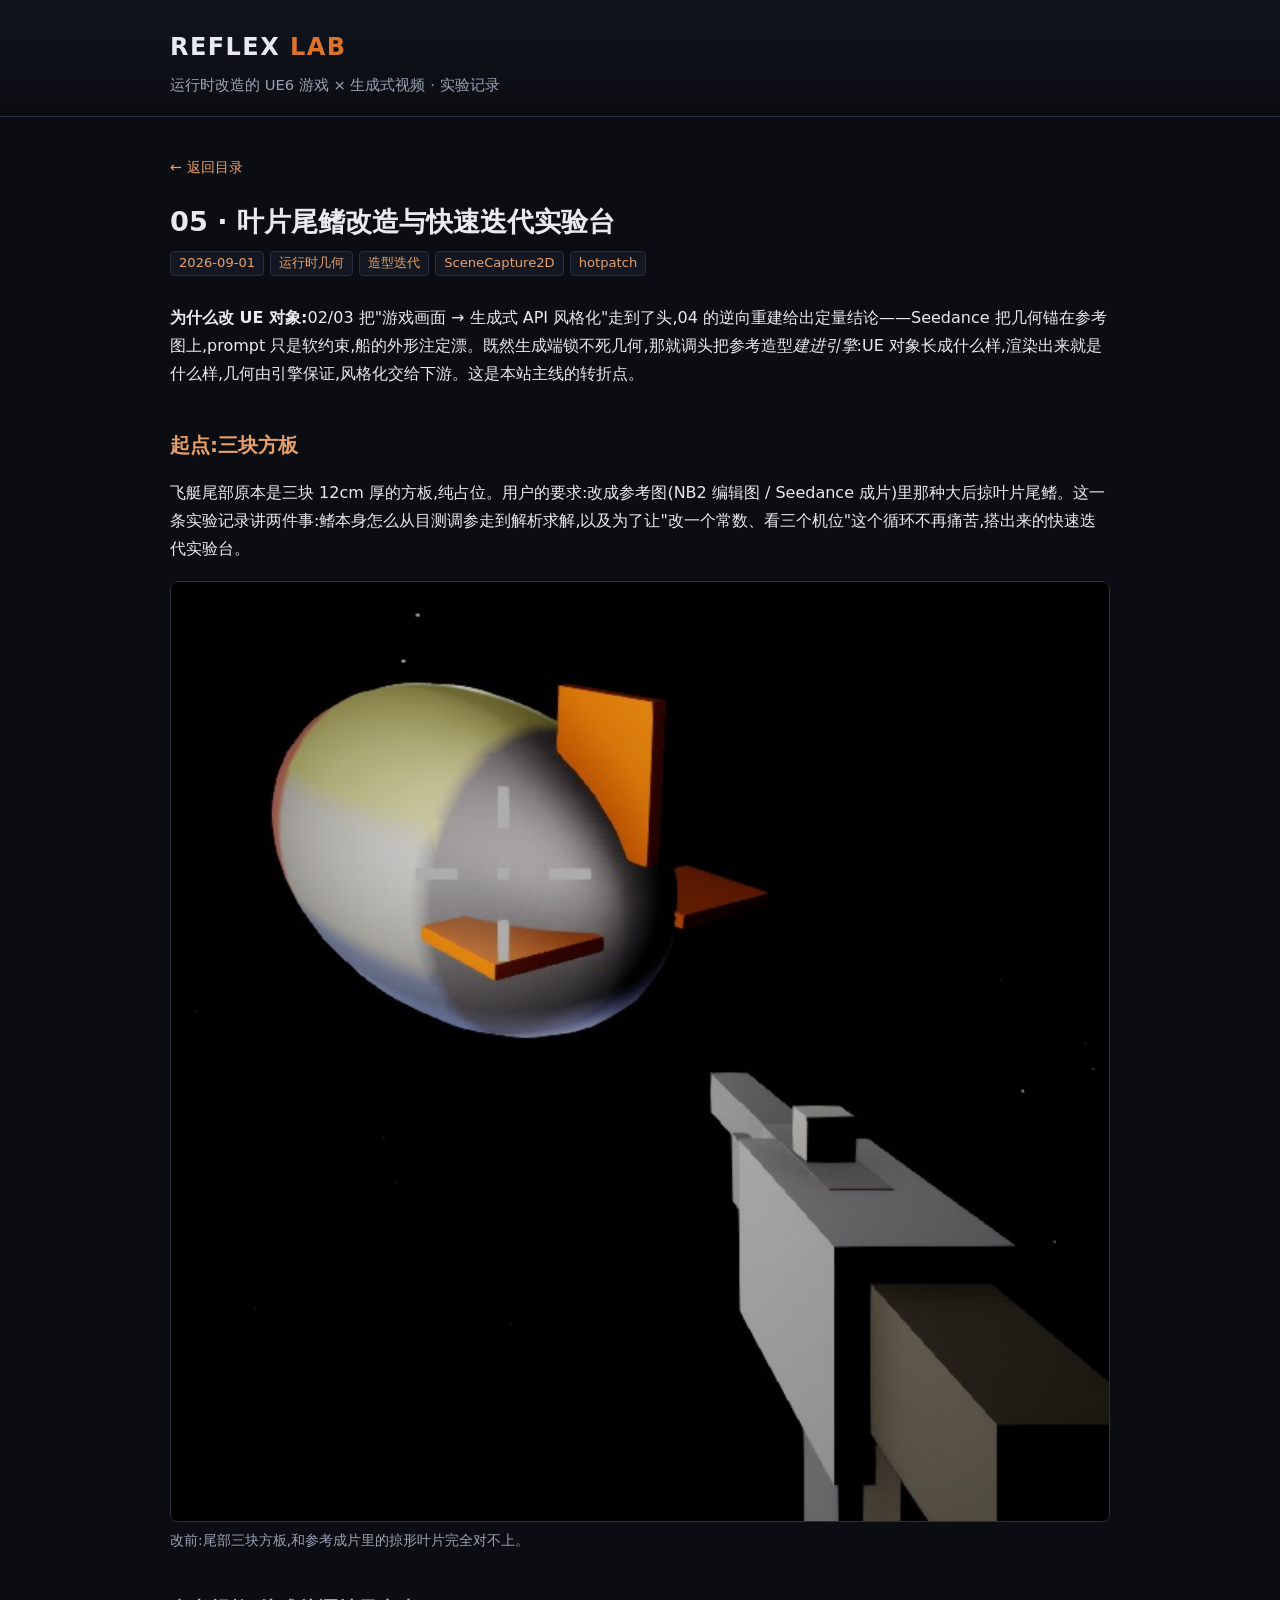
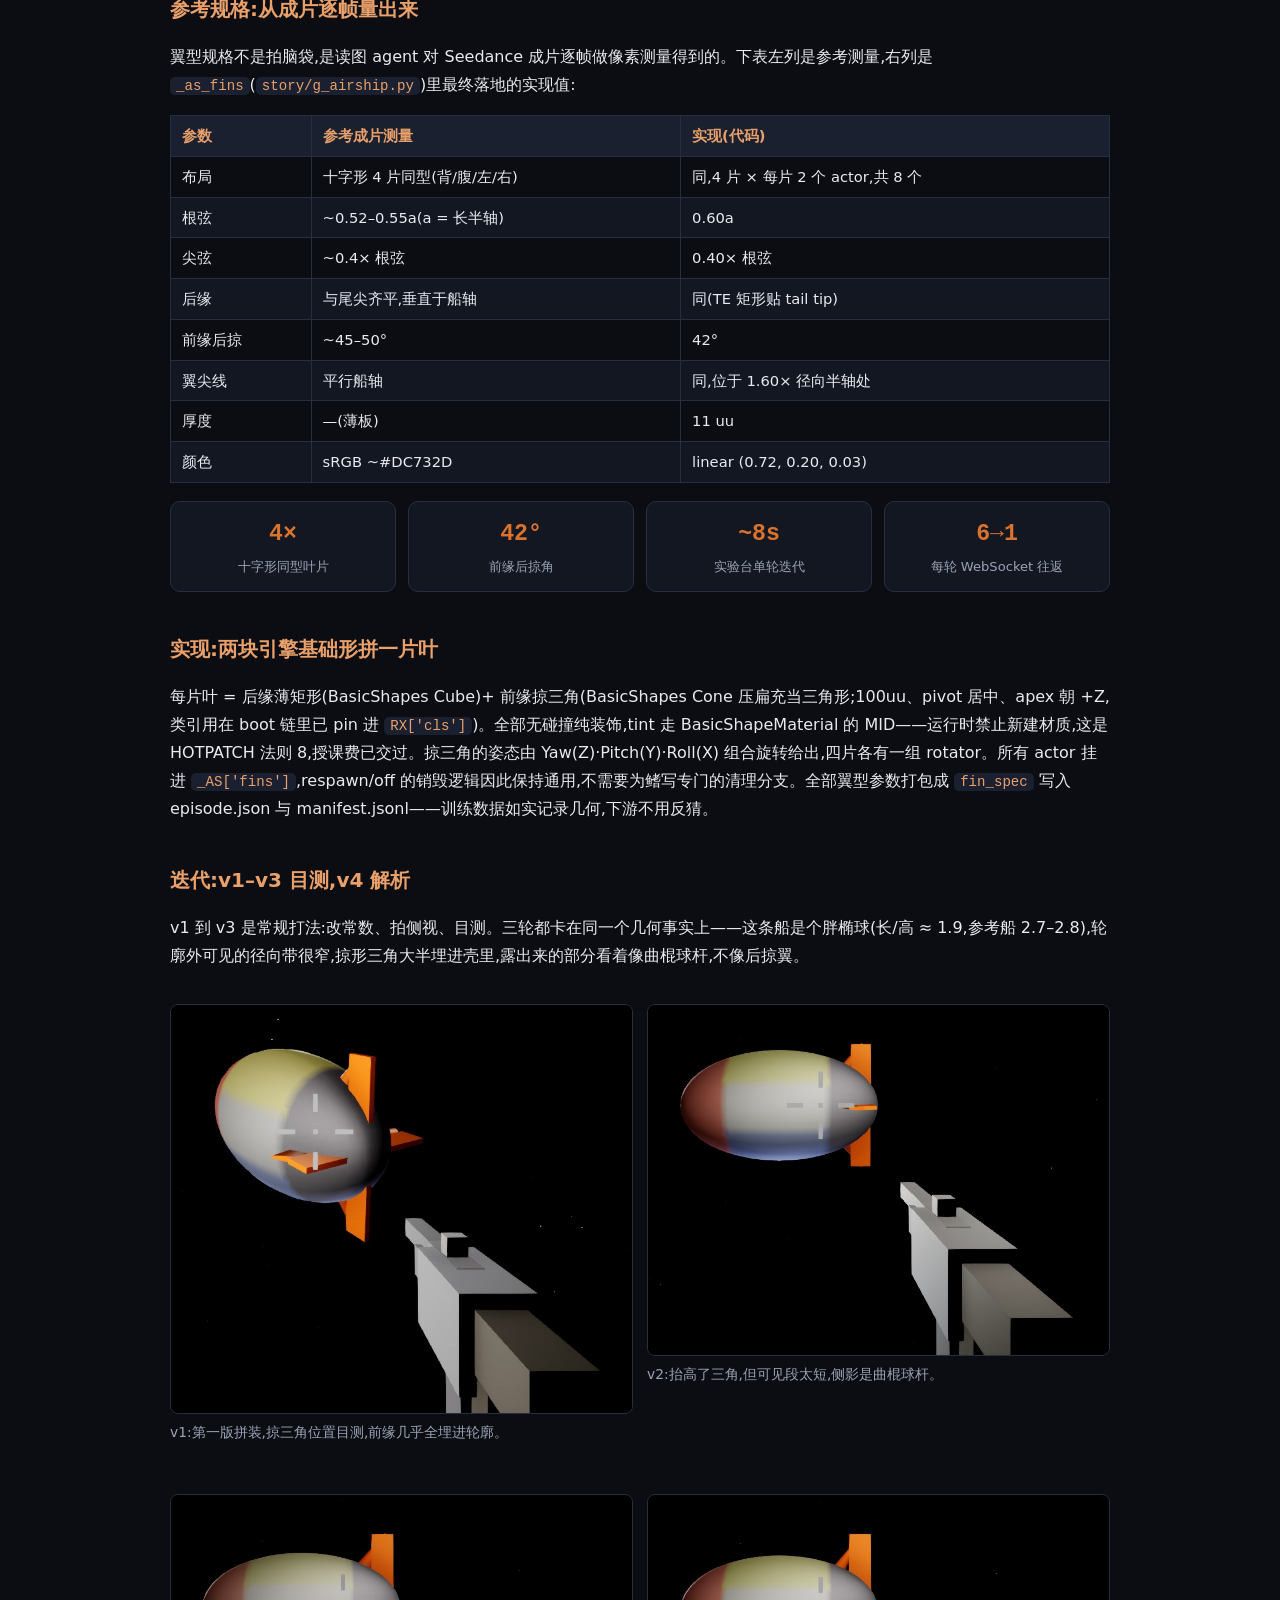
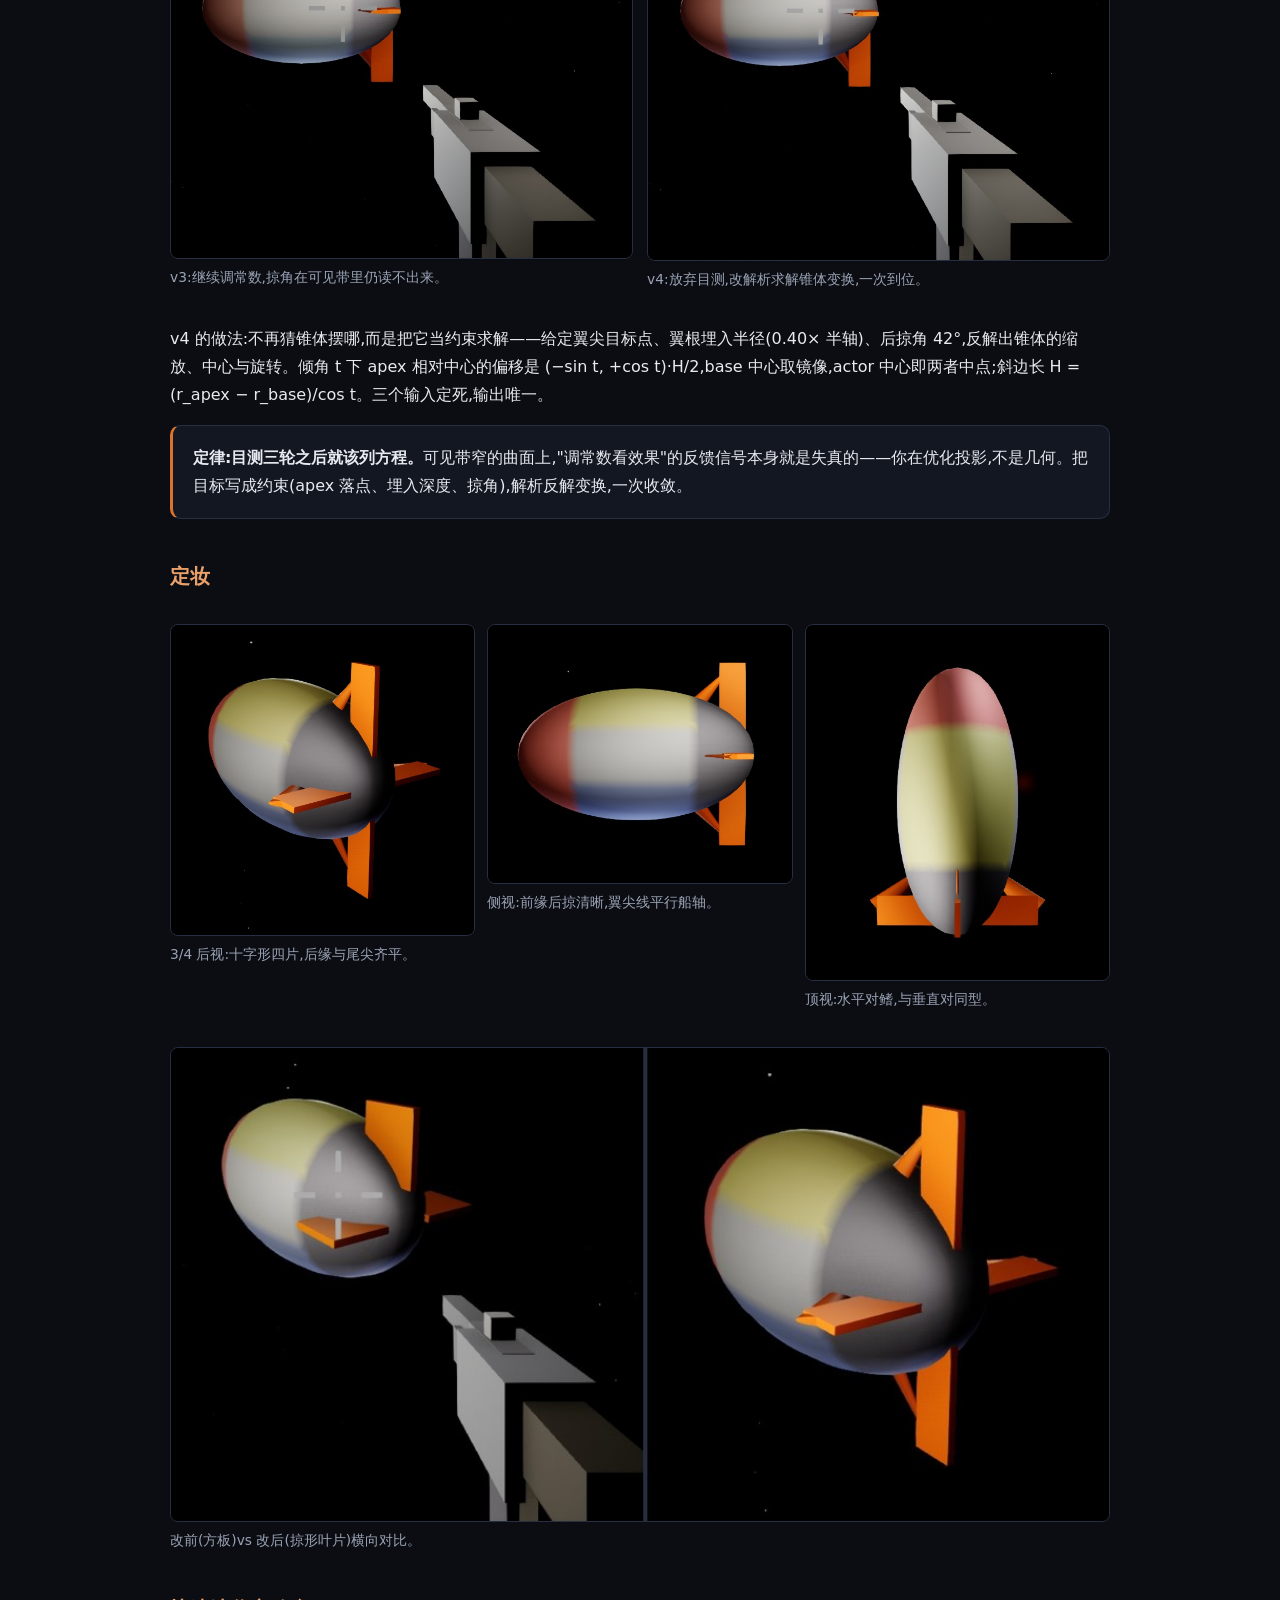
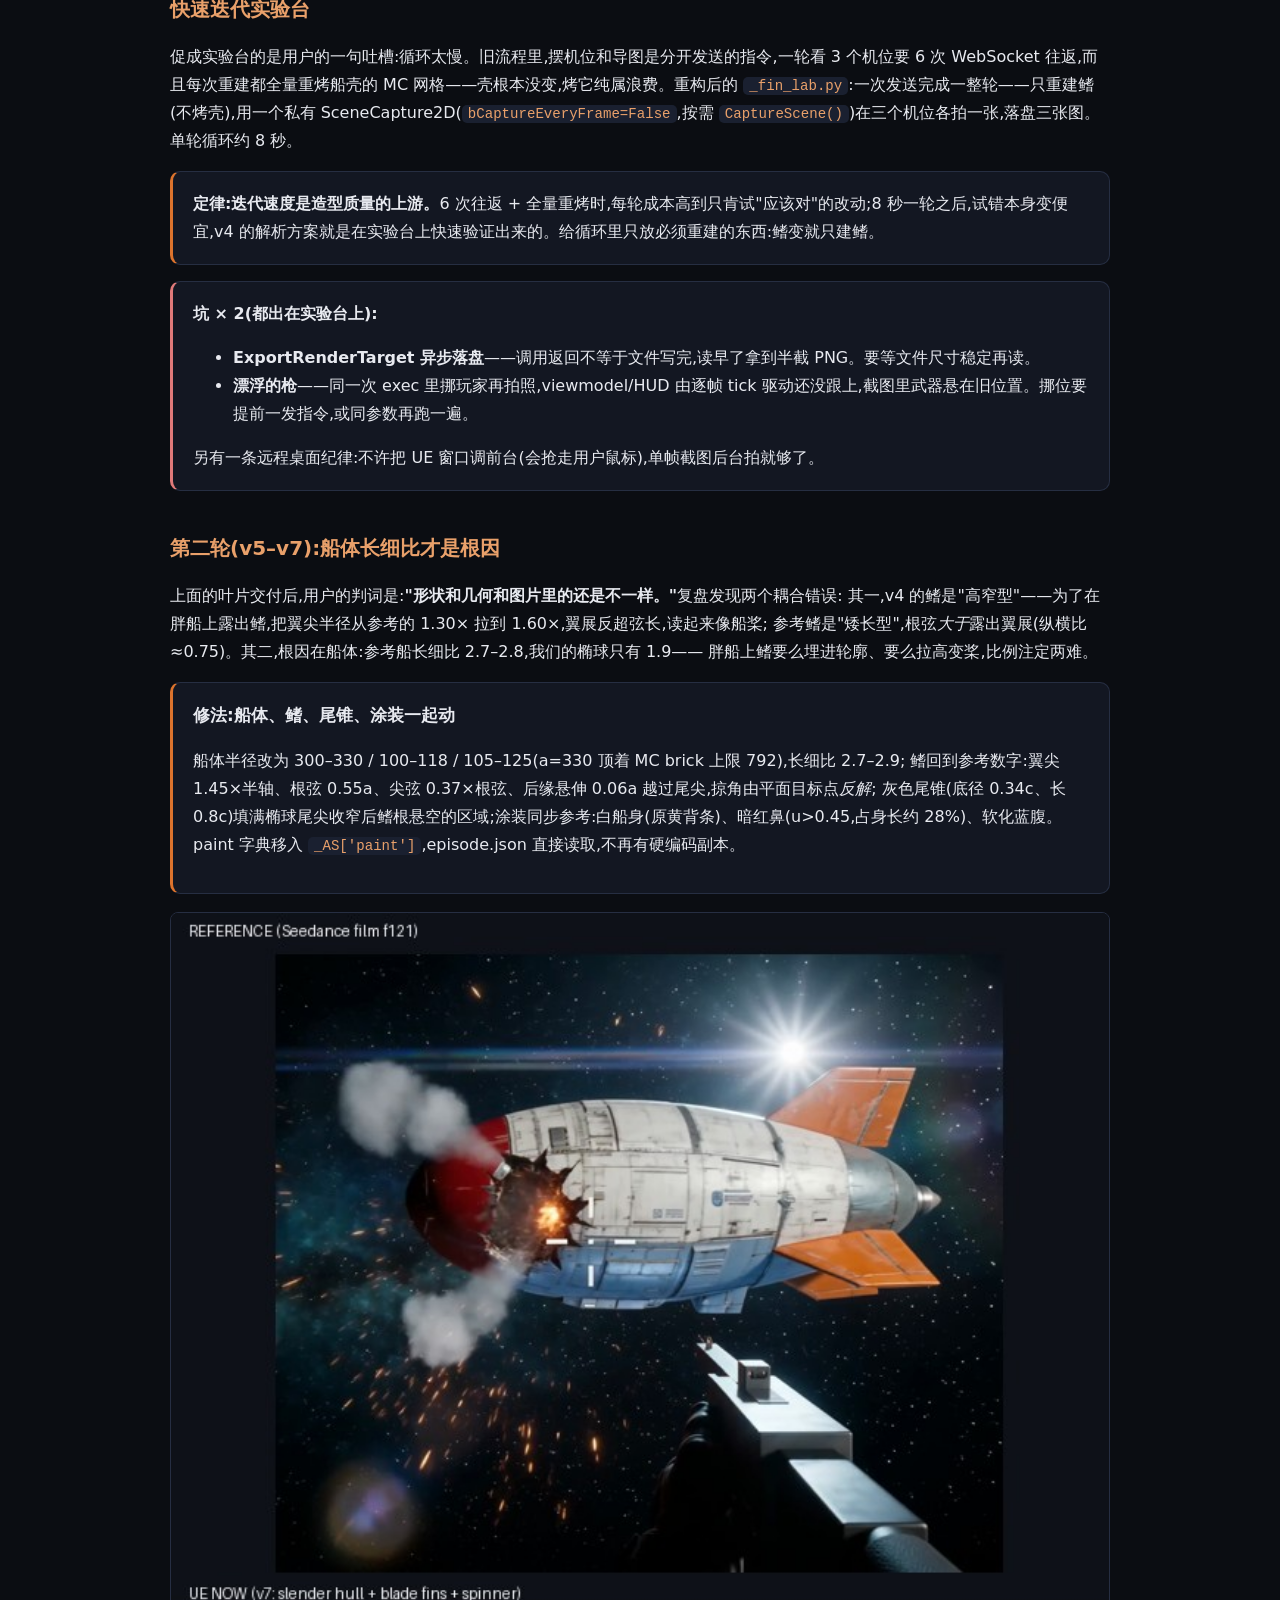
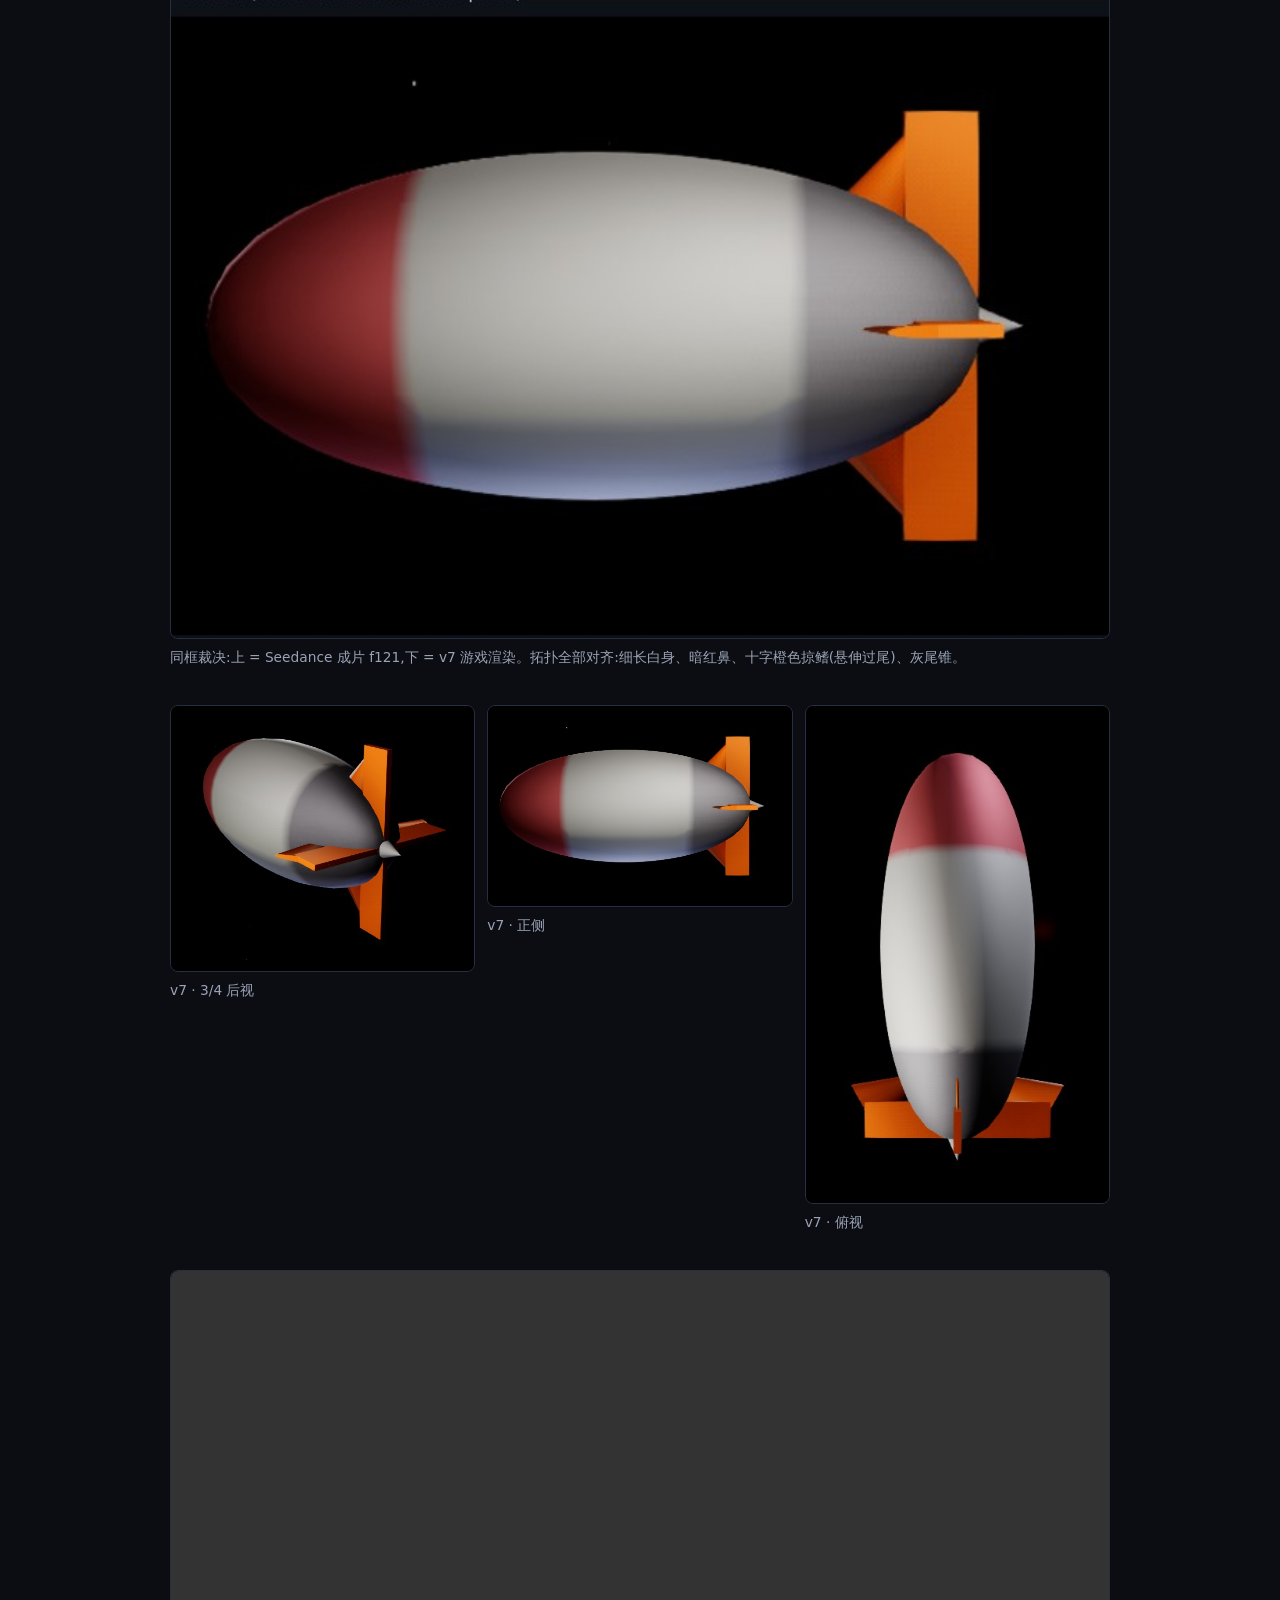
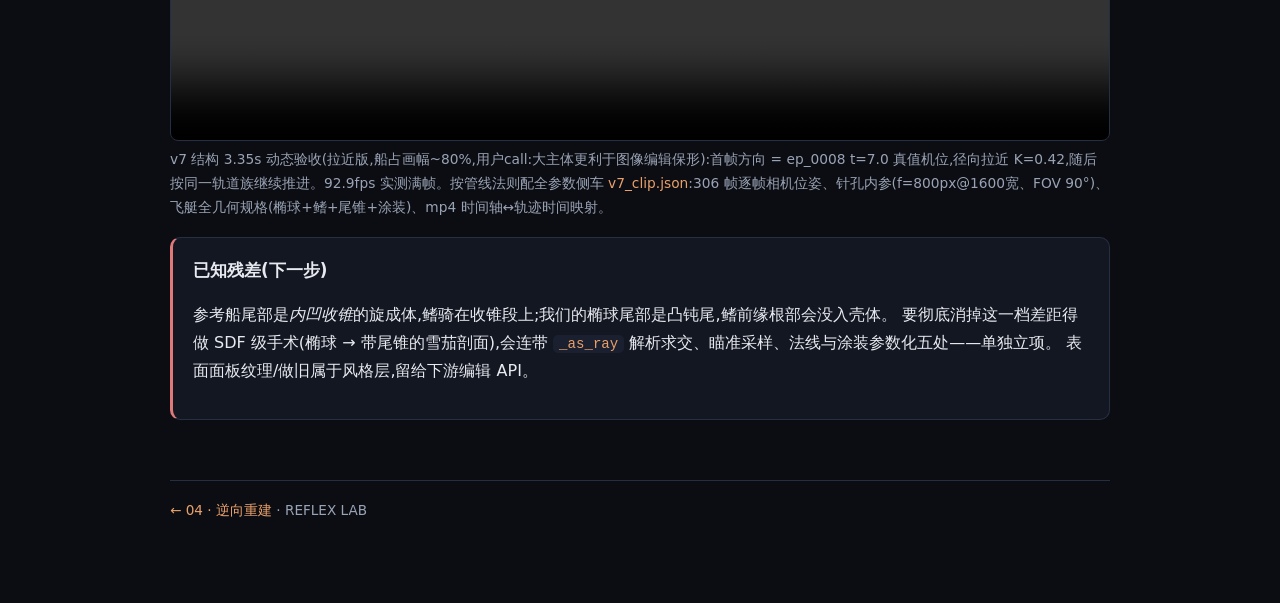
==== commit 90e2a17a: "Entry 05: zoomed v7 clip + full geometry/motion/intrinsics sidecar Co-Authored-By: Claude Fable 5 <n" ====
--- a/entries/05-blade-fins.html
+++ b/entries/05-blade-fins.html
@@ -96,7 +96,7 @@
   <figure><img src="../assets/v7_side.jpg" alt="v7 正侧"><figcaption>v7 · 正侧</figcaption></figure>
   <figure><img src="../assets/v7_top.jpg" alt="v7 俯视"><figcaption>v7 · 俯视</figcaption></figure>
 </div>
-<figure><video controls preload="metadata" src="../assets/v7_clip.mp4"></video><figcaption>v7 结构 3.35s 动态验收:首帧钉在 ep_0008 t=7.0 的真值相机位姿(参考帧 f121 的机位),随后按同一轨道族参数继续推进——"参考片段的下一幕",主角换成新几何。91.8fps 实测满帧。</figcaption></figure>
+<figure><video controls preload="metadata" src="../assets/v7_clip.mp4"></video><figcaption>v7 结构 3.35s 动态验收(拉近版,船占画幅~80%,用户call:大主体更利于图像编辑保形):首帧方向 = ep_0008 t=7.0 真值机位,径向拉近 K=0.42,随后按同一轨道族继续推进。92.9fps 实测满帧。按管线法则配全参数侧车 <a href="../assets/v7_clip.json">v7_clip.json</a>:306 帧逐帧相机位姿、针孔内参(f=800px@1600宽、FOV 90°)、飞艇全几何规格(椭球+鳍+尾锥+涂装)、mp4 时间轴↔轨迹时间映射。</figcaption></figure>
 
 <div class="card warn">
   <h3>已知残差(下一步)</h3>
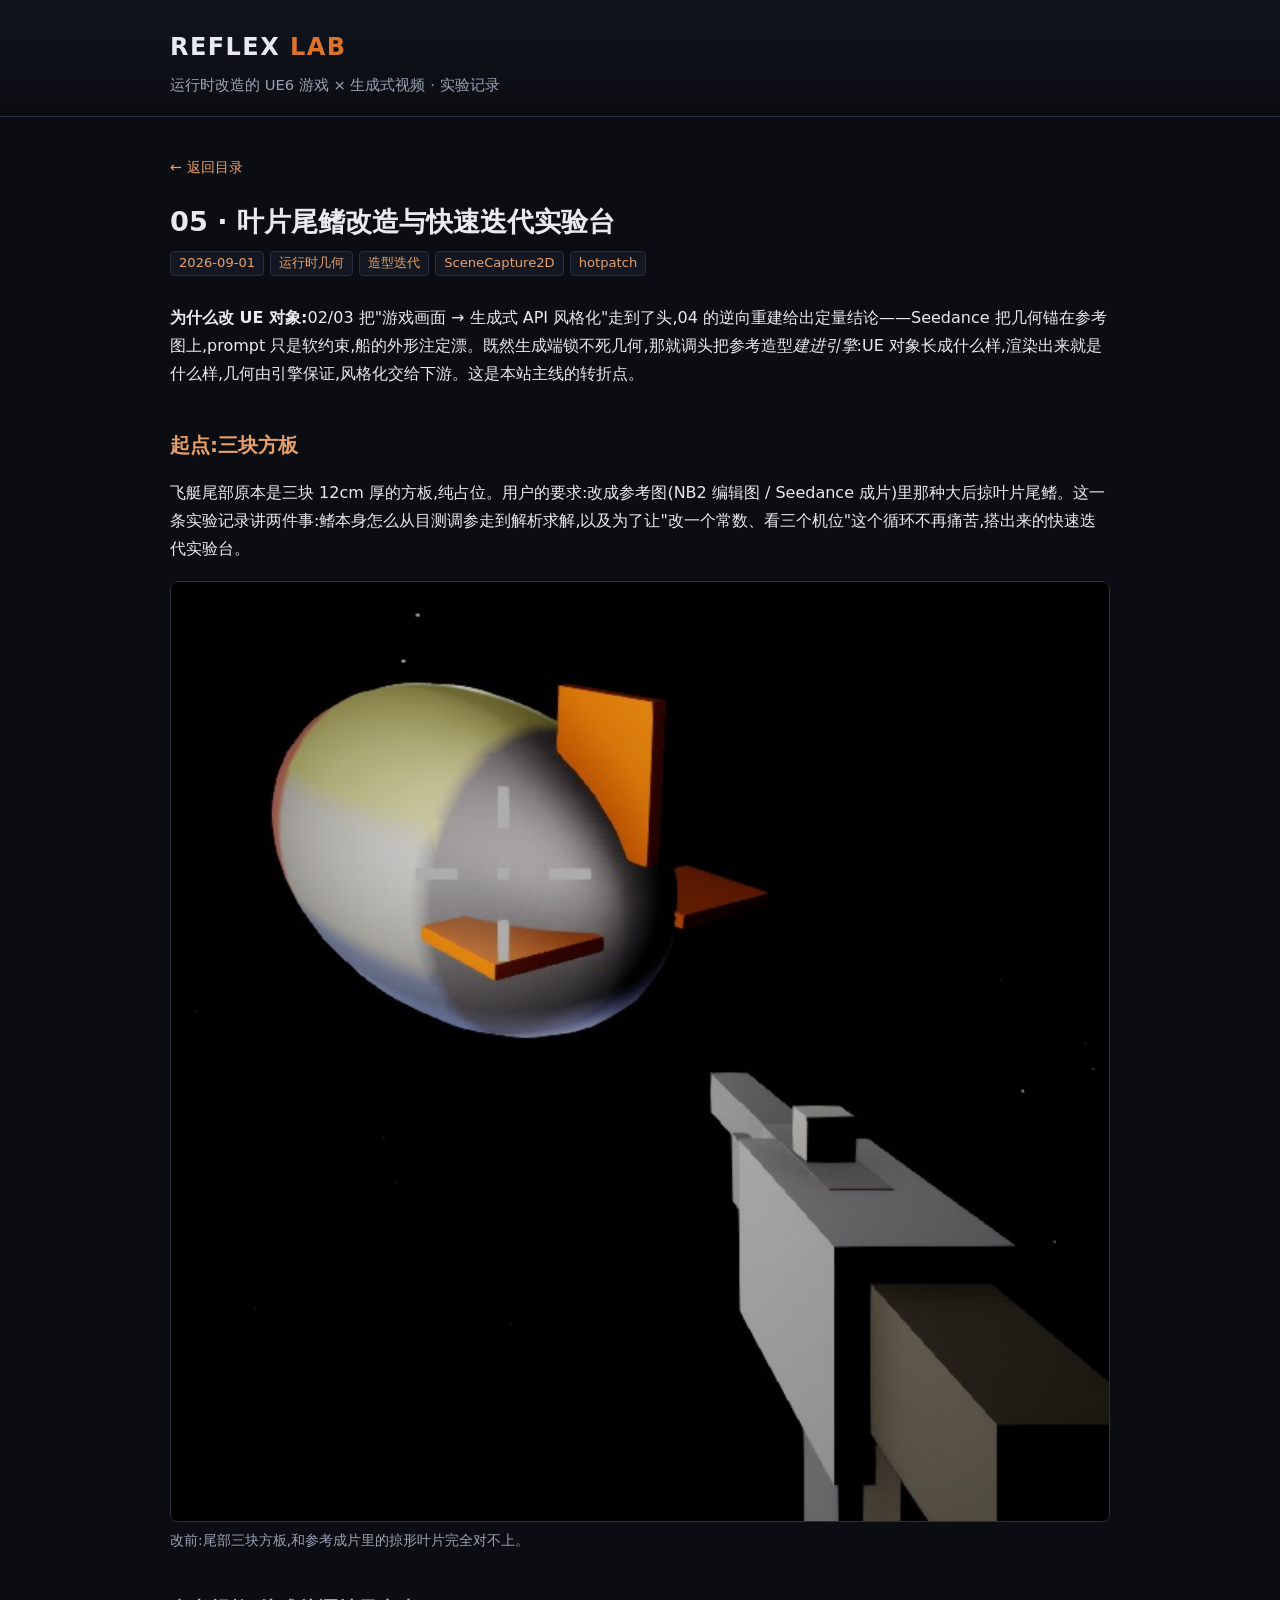
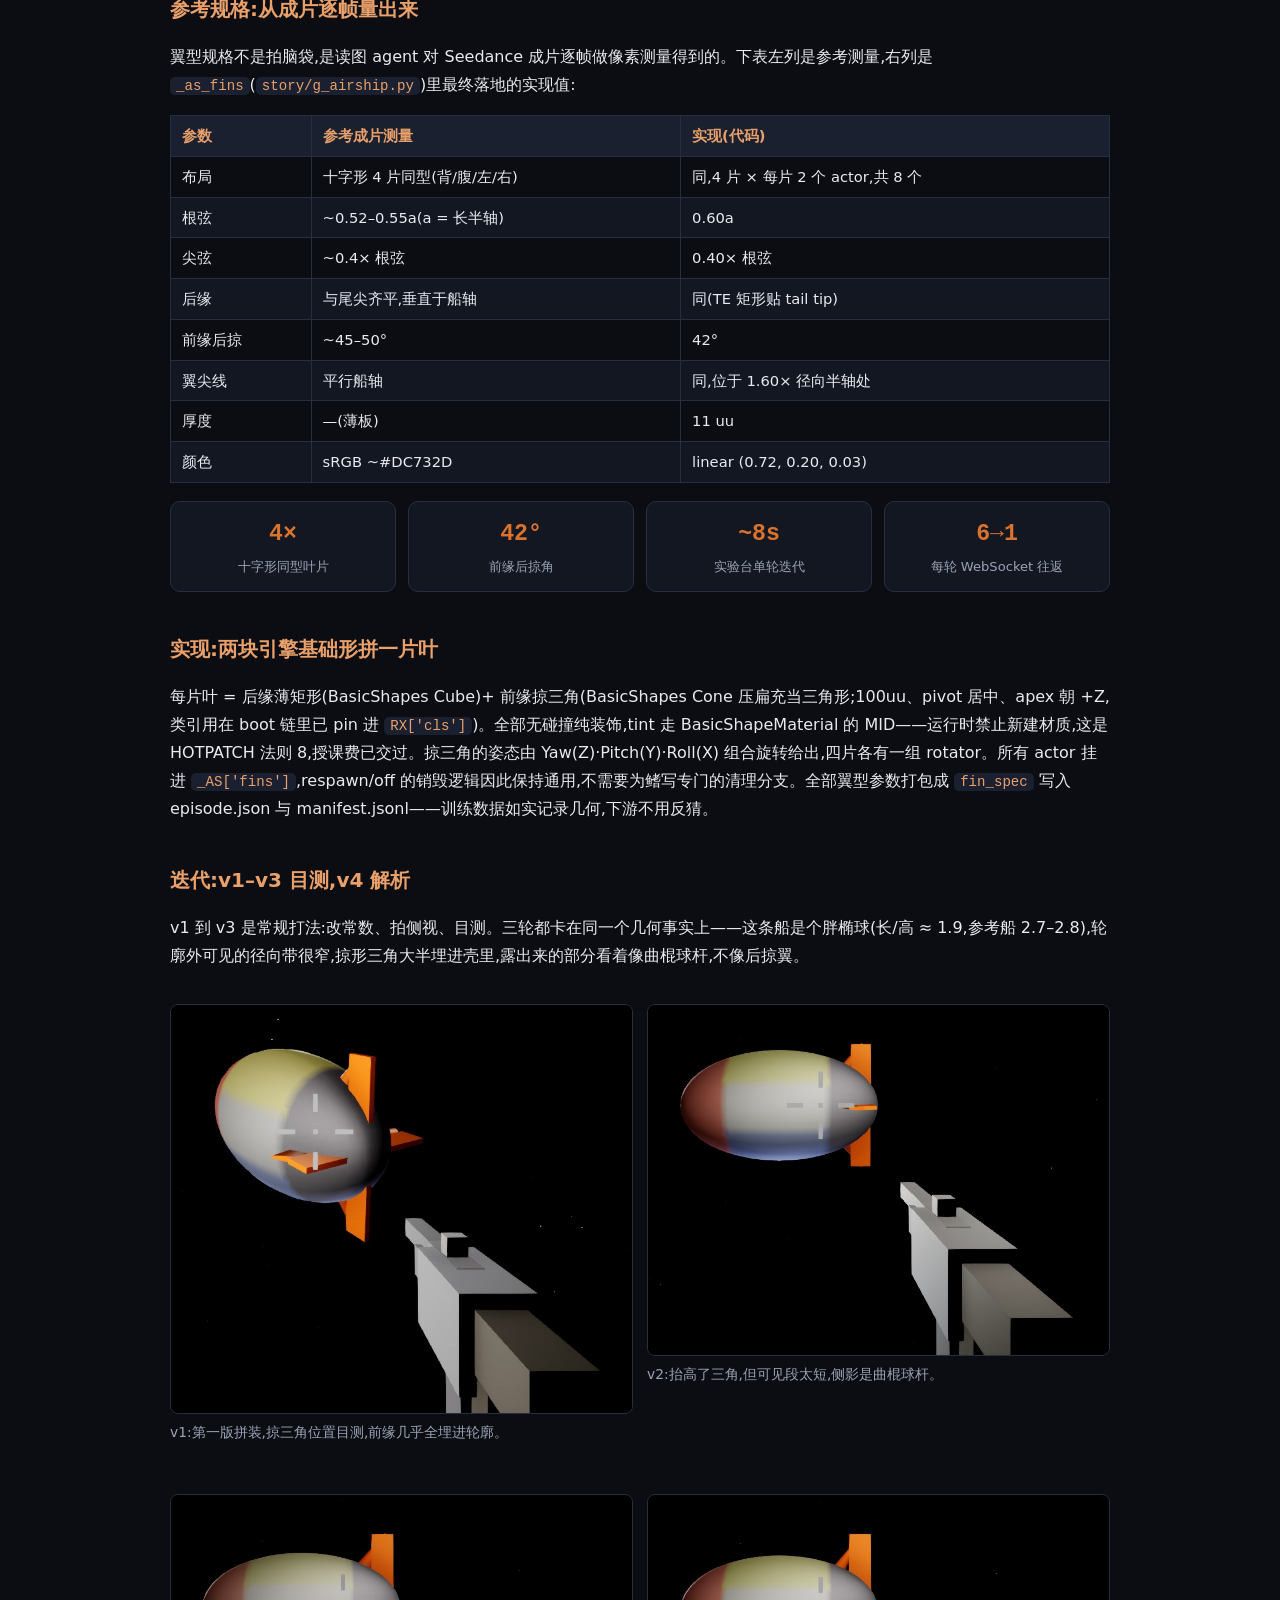
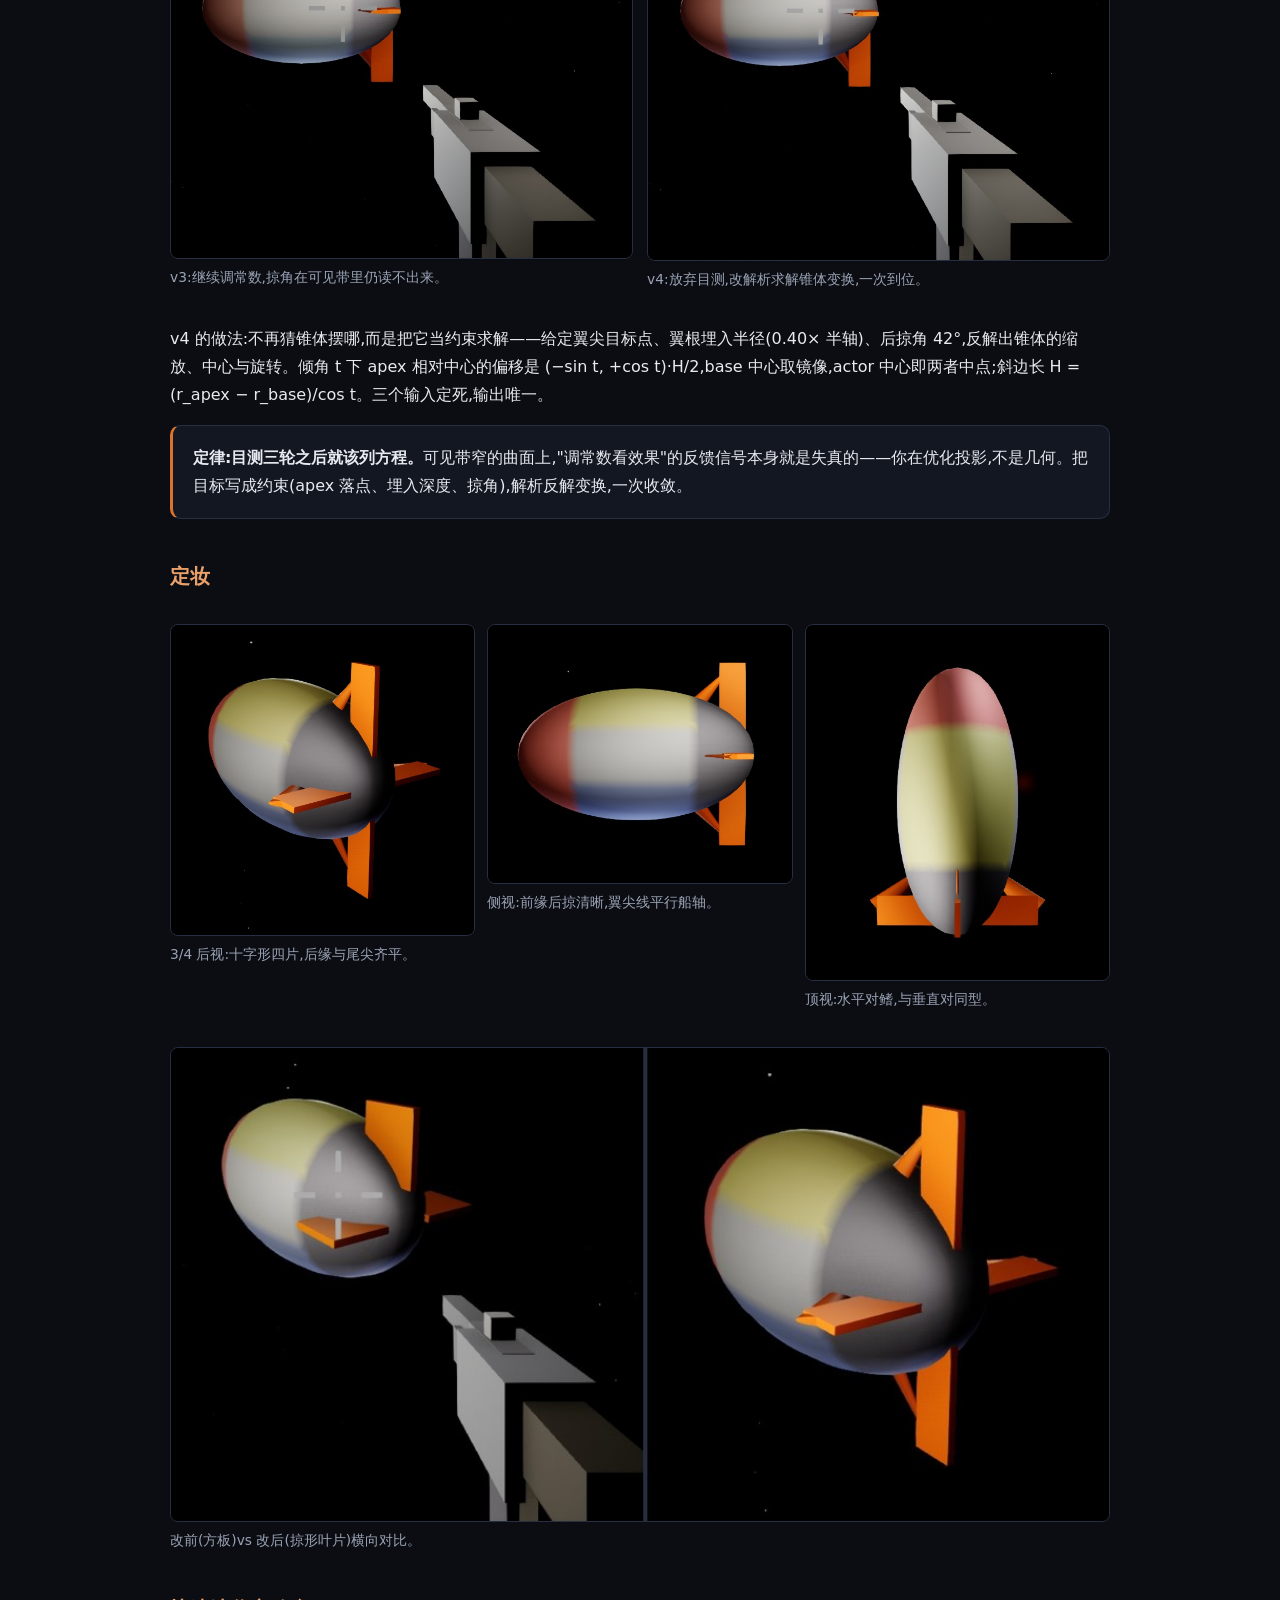
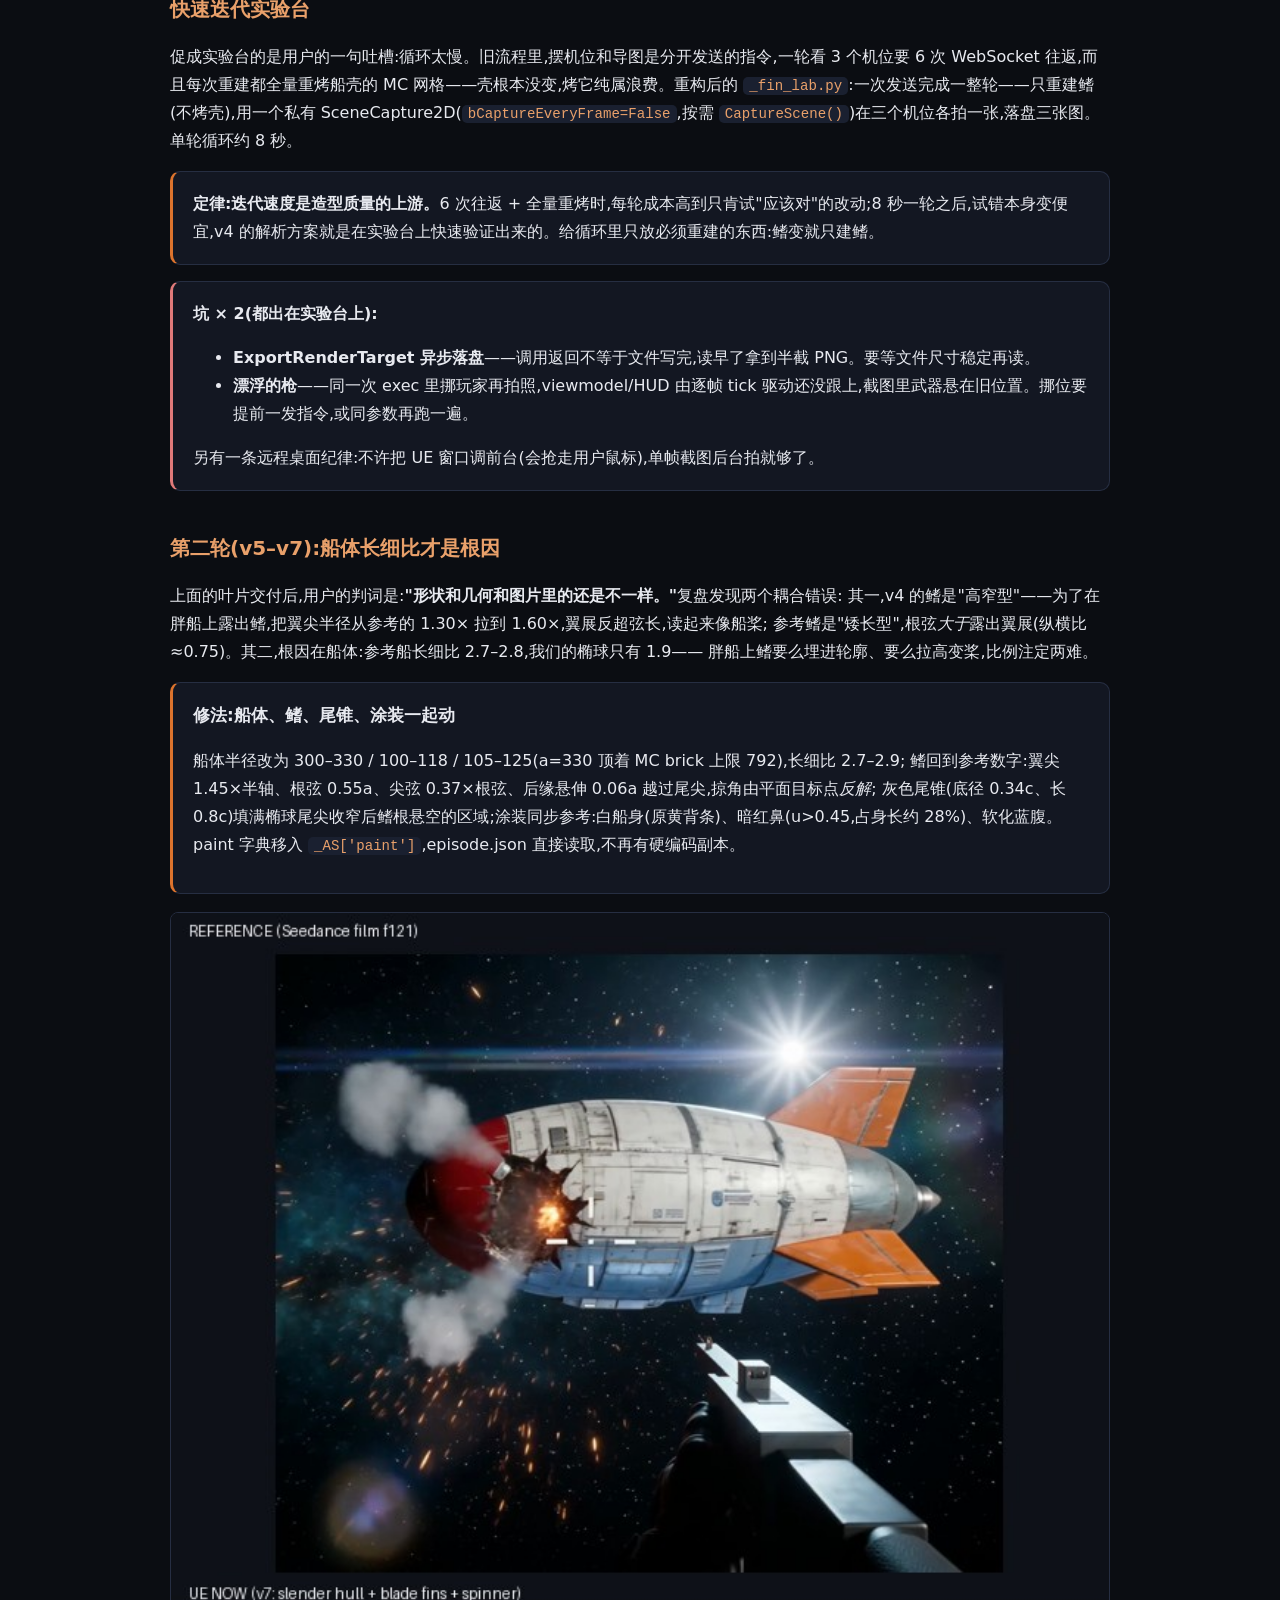
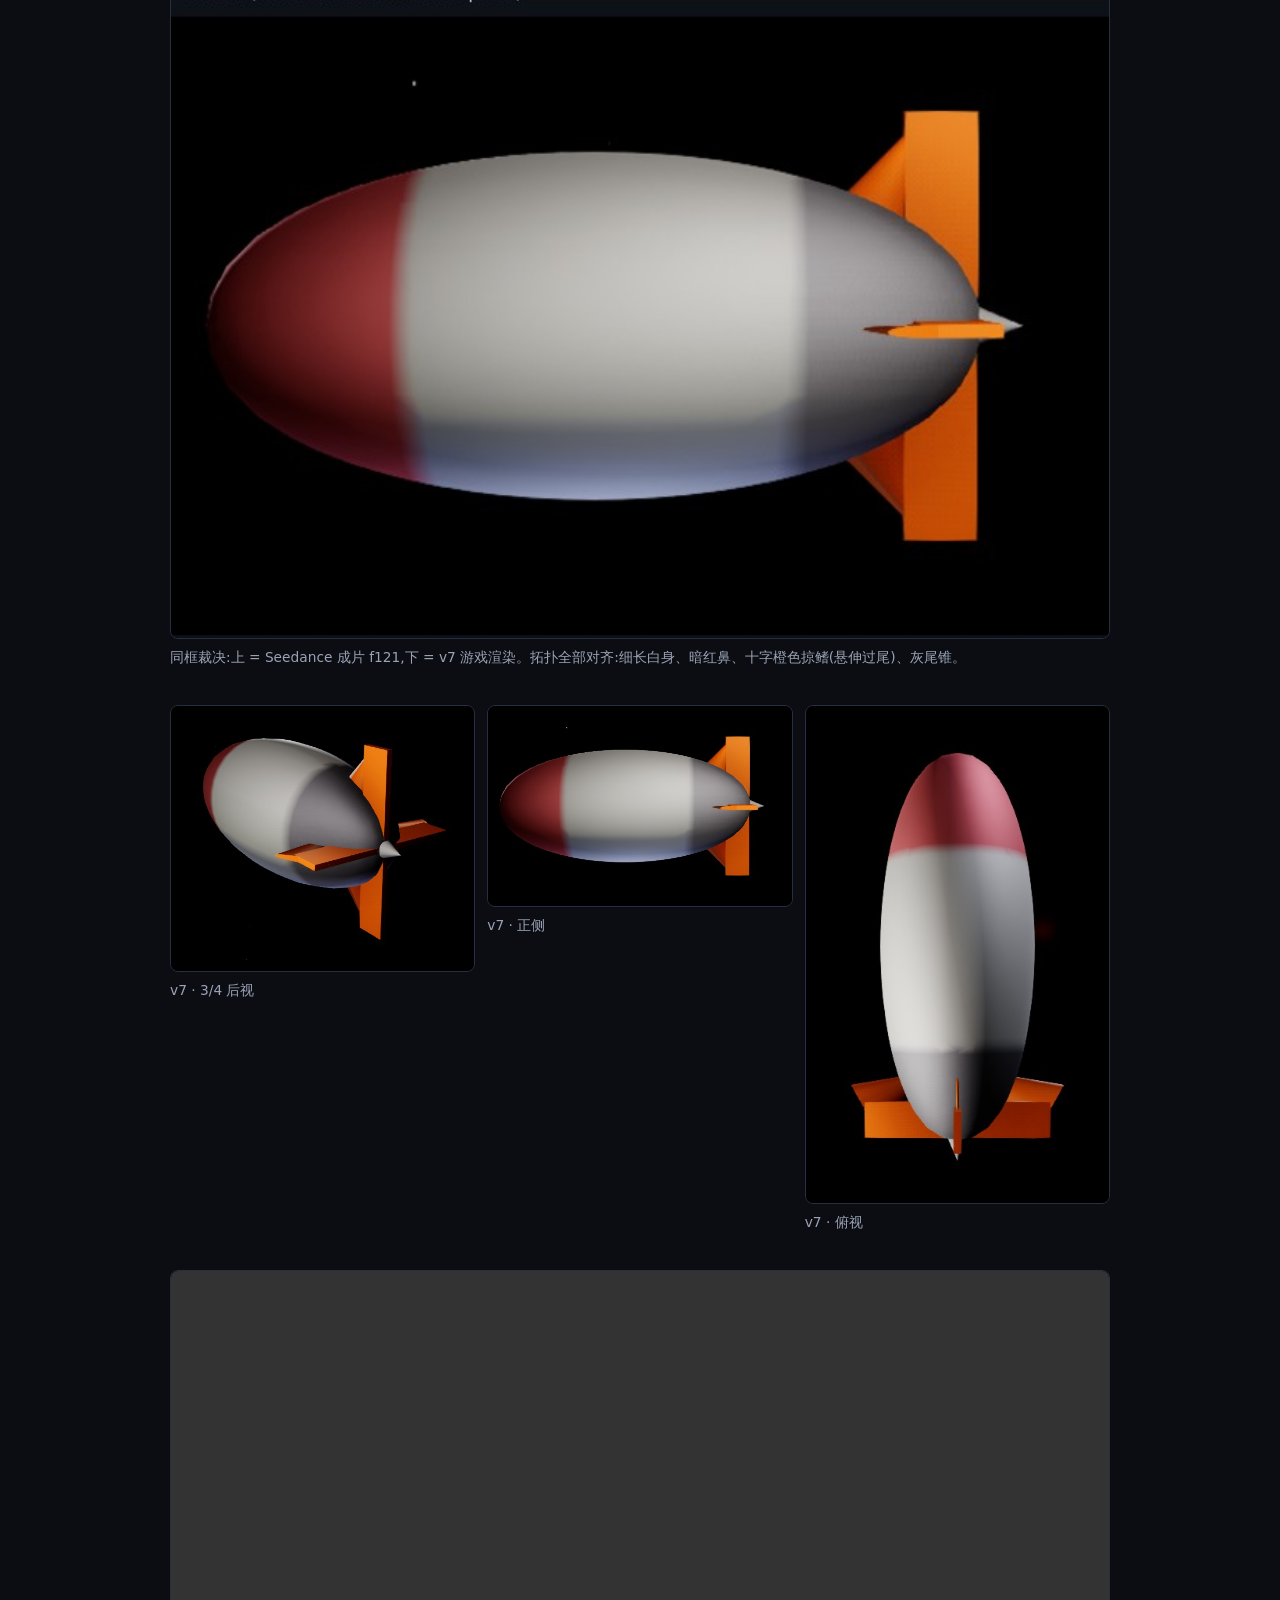
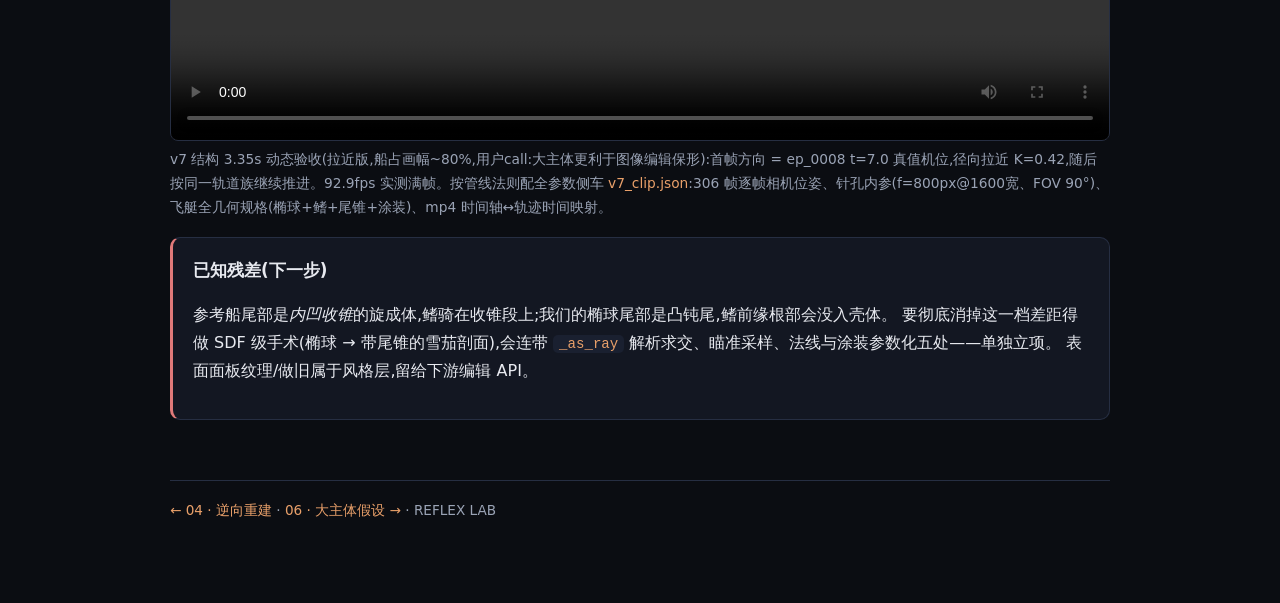
==== commit a8cfc77f: "Entry 06: big-subject hypothesis, four-editor shootout on the v7 first frame with quantitative silho" ====
--- a/entries/05-blade-fins.html
+++ b/entries/05-blade-fins.html
@@ -105,7 +105,7 @@
   表面面板纹理/做旧属于风格层,留给下游编辑 API。</p>
 </div>
 
-<footer><a href="04-inverse-recon.html">← 04 · 逆向重建</a> · REFLEX LAB</footer>
+<footer><a href="04-inverse-recon.html">← 04 · 逆向重建</a> · <a href="06-bigsubject.html">06 · 大主体假设 →</a> · REFLEX LAB</footer>
 </div>
 </body>
 </html>
